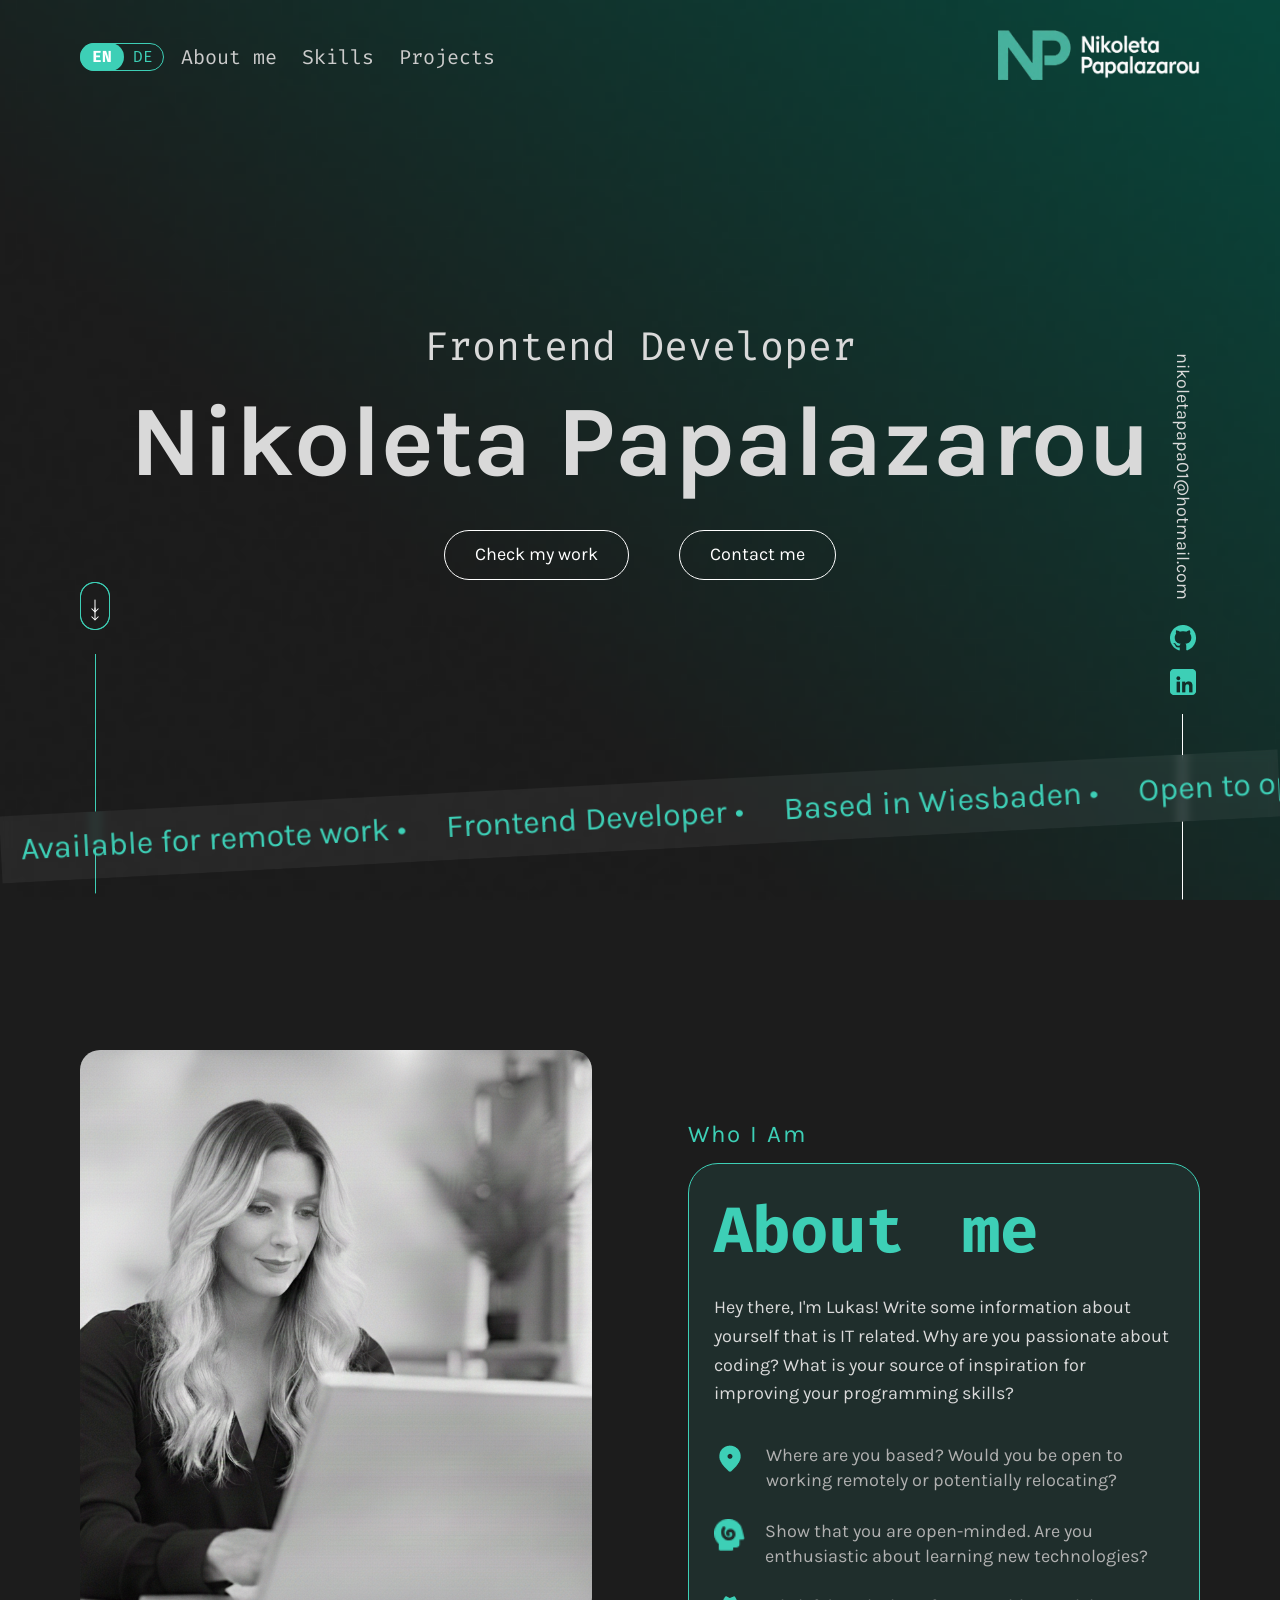
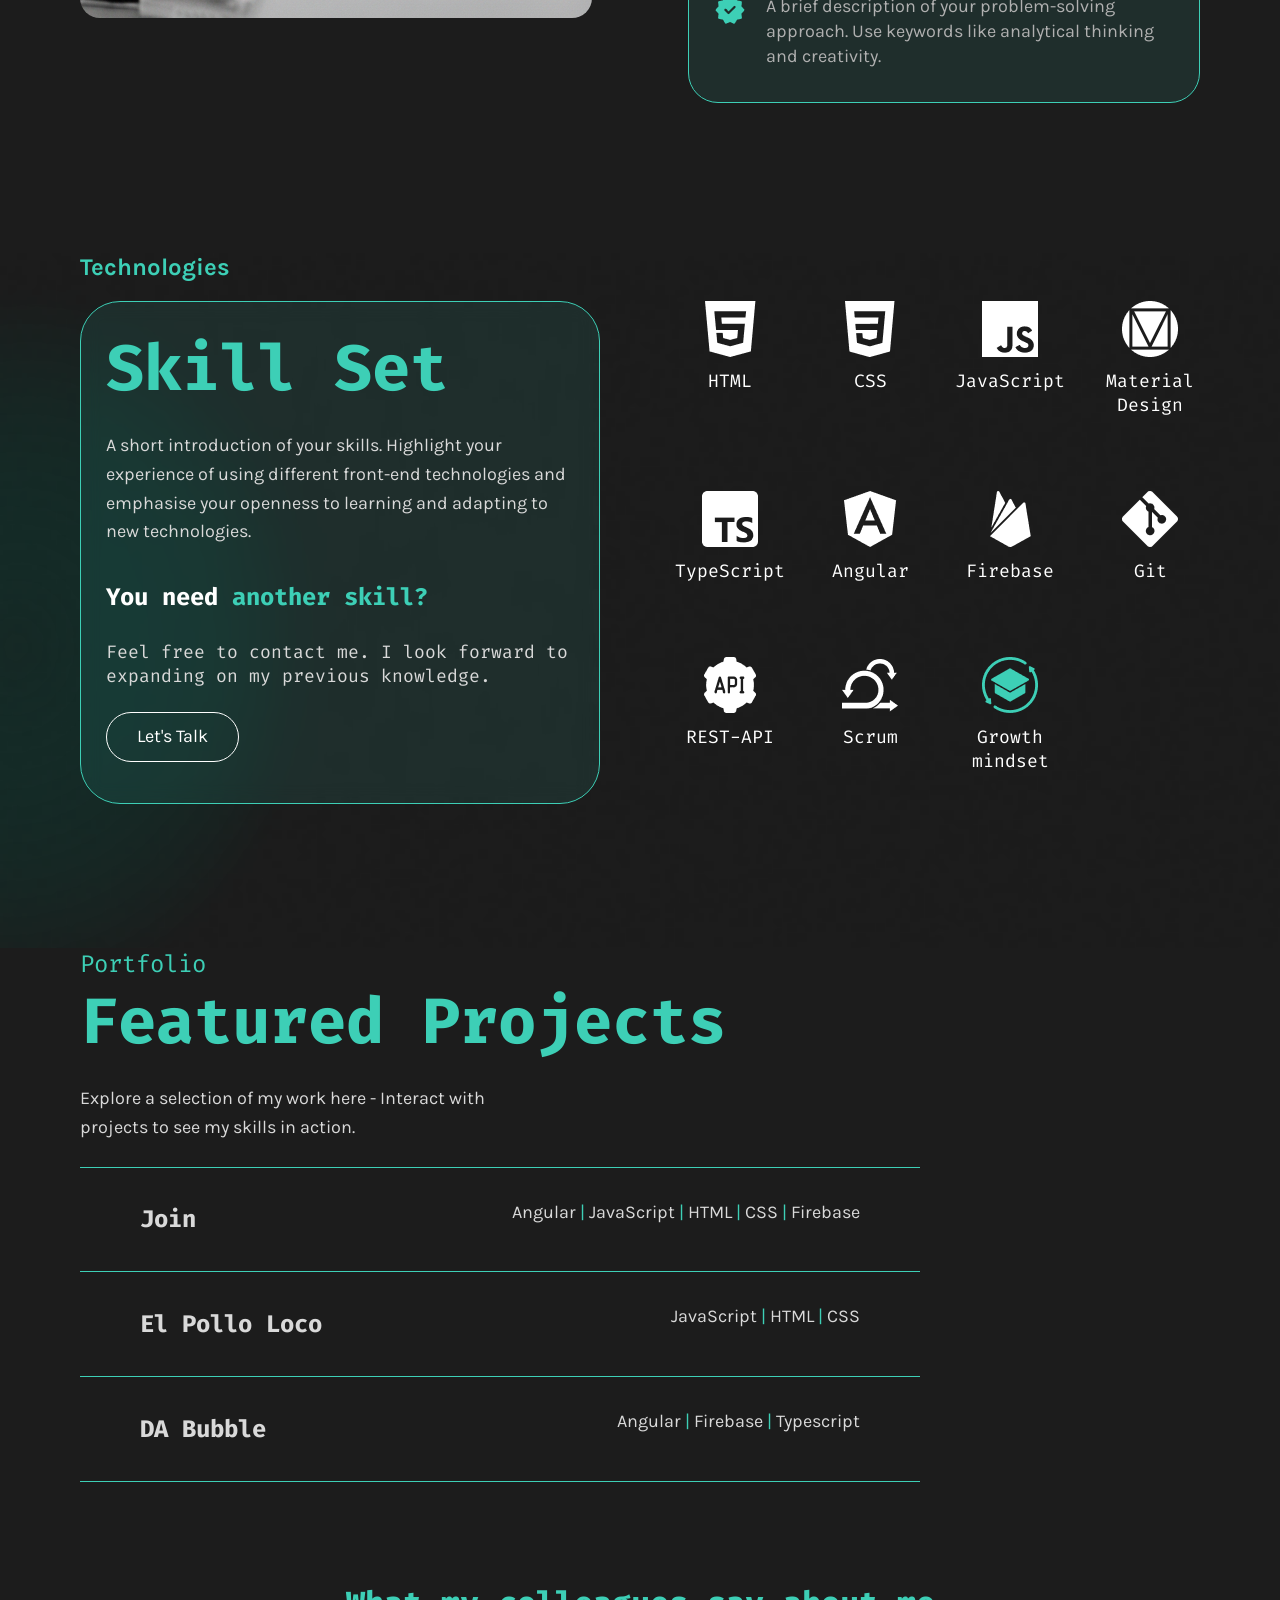
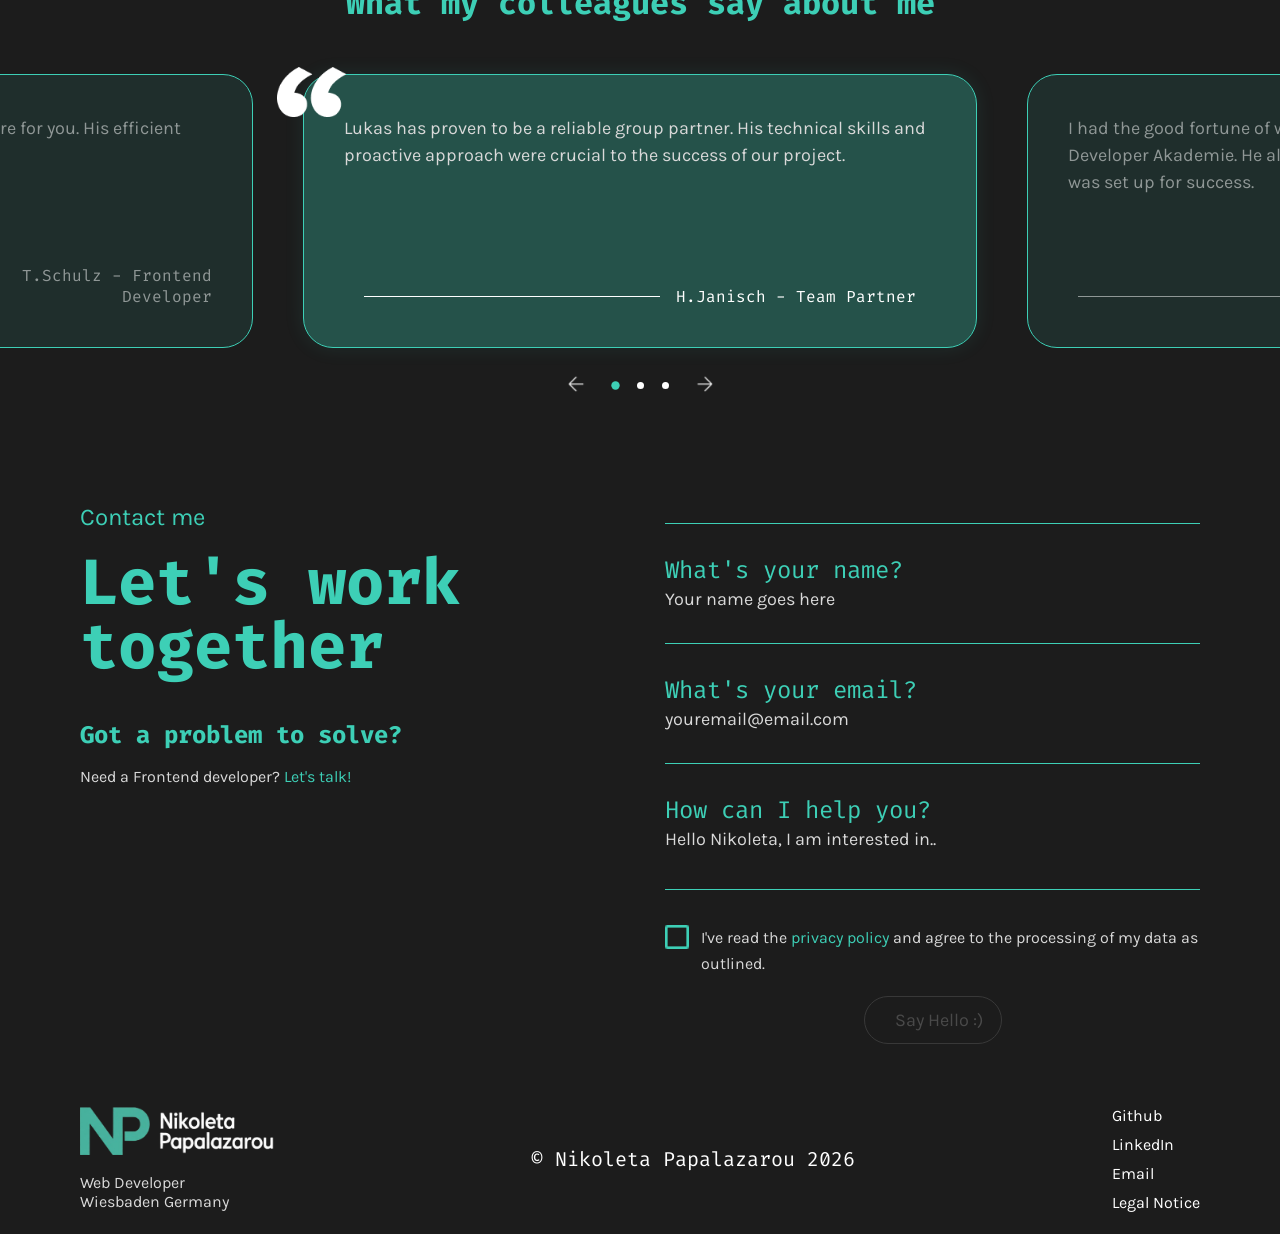
==== index.html @ 02f06904 "create footer section" ====
<!doctype html>
<html lang="en">
  <head>
    <meta charset="UTF-8" />
    <meta name="viewport" content="width=device-width, initial-scale=1.0" />
    <link rel="stylesheet" href="style.css" />
    <link rel="stylesheet" href="./assets/styles/fonts.css" />
    <link rel="stylesheet" href="./assets/styles/animations.css" />
    <link rel="stylesheet" href="./assets/styles/hero.css" />
    <link rel="stylesheet" href="./assets/styles/aboutMe.css" />
    <link rel="stylesheet" href="./assets/styles/skills.css">
    <link rel="stylesheet" href="./assets/styles/projeckts.css">
    <link rel="stylesheet" href="./assets/styles/modal.css">
    <link rel="stylesheet" href="./assets/styles/colleagues.css">
    <link rel="stylesheet" href="./assets/styles/contact.css">
    <script src="./assets/scripts/getTemplates.js"></script>
    <script src="./assets/scripts/heroTemplate.js"></script>
    <script src="./assets/scripts/aboutMeTemplate.js"></script>
    <script src="./assets/scripts/getSkillsTemplate.js"></script>
    <script src="./assets/scripts/getProjecktsTemplate.js"></script>
    <script src="./assets/scripts/modalDialog.js"></script>
    <script src="./assets/scripts/modalDialogTemplate.js"></script>
    <script src="./assets/scripts/getColleaguesTemplate.js"></script>
    <script src="./assets/scripts/getContactTemplate.js"></script>
    <script src="./assets/scripts/getFooter.js"></script>
    <title>Portfolio</title>
  </head>
  <body onload="init()">
    <section id="hero"></section>

    <section id="about" class="about-section"></section>

    <section id="skills" class="skills-section"></section>

    <section id="projects" class="projects-section"></section>

    <section id="colleagues" class="colleagues-section"></section>

    <section id="contact" class="contact-section"></section>

     <footer id="footer" class="footer-section"></footer>


 <dialog id="projectModal">
  <div id="modalBody"></div>
</dialog>


    <script src="script.js"></script>
  </body>
</html>
---- style.css ----
:root {
  /* Colors */
  --color-primary: #3dcfb6;
  --color-bg: #1c1c1c;
  --color-text: #d9d9d9;
  --color-white: #ffffff;
  --color-purple-border: #8a2be2;
  --font-primary: "Fira Code", sans-serif;
  --font-secondary: "Karla", sans-serif;
  --icon-radio-unchecked: url("../img/radio_button_unchecked.png");
}

* {
  margin: 0;
  padding: 0;
  box-sizing: border-box;
}

body {
  font-family: var(--font-primary);
  background-color: var(--color-bg);
  color: var(--color-text);
  overflow-x: hidden;
  scroll-behavior: smooth;
  font-size: 18px;
}

h1 {
  font-size: 100px;
  font-weight: 700;
  margin-bottom: 30px;
  font-family: var(--font-secondary);
}

h2 {
  font-size: 64px;
  color: var(--color-primary);
  font-weight: 700;
}

#footer {
  width: 100%;
  background-color: var(--color-bg);
  margin-top: 50px;
  padding-bottom: 40px;
  display: flex;
  justify-content: center;
}

.footer-wrapper {
  width: 100%;
  max-width: 1440px;
  padding: 0 80px;
  box-sizing: border-box;
}

.footer-container {
  display: flex;
  justify-content: space-between;
  align-items: center;
  height: 100px;
  padding-top: 30px;
}

.footer-left {
  display: flex;
  flex-direction: column;
  gap: 18px;
}

.footer-logo {
  height: 48px;
  width: auto;
  object-fit: contain;
}

.footer-logo:hover {
  content: url("./assets/img/logoHover.png");
}

.footer-span {
  font-size: 16px;
  font-family: var(--font-secondary);
}

.footer-center {
  display: flex;
  justify-content: center;
}

.copyright-text {
  font-family: var(--font-primary);
  font-size: 20px;
  color: var(--color-white);
  margin: 0;
  white-space: nowrap;
}

.footer-right {
  display: flex;
  justify-content: flex-end;
  gap: 10px;
  flex-direction: column;
}

.footer-icon img {
  width: 30px;
  height: 30px;
  object-fit: contain;
  transition: transform 0.3s ease;
}

.footer-icon:hover img {
  transform: scale(1.2);
}

.legal-link {
  position: relative;
  font-family: var(--font-secondary);
  font-size: 16px;
  color: var(--color-white);
  text-decoration: none;
  margin-left: 0;
  transition: all 0.3s ease;
  display: inline-flex;
  align-items: center;
}

.legal-link::before {
  content: "";
  position: absolute;
  left: -20px;
  top: 50%;
  transform: translateY(-50%) scale(0);
  width: 8px;
  height: 8px;
  background-image: url("./assets/img/radio_button_unchecked.png");
  background-size: contain;
  background-repeat: no-repeat;

  opacity: 0;
  transition: all 0.3s ease;
}

.legal-link:hover {
  color: var(--color-primary);
}

.legal-link:hover::before {
  opacity: 1;
  transform: translateY(-50%) scale(1);
  left: -15px;
}
---- assets/styles/fonts.css ----
@font-face {
  font-family: 'Karla';
  font-style: normal;
  font-weight: 200 800;
  src: url(../fonts/Karla.woff2) format('woff2');
  unicode-range: U+0000-00FF, U+0131, U+0152-0153, U+02BB-02BC, U+02C6, U+02DA, U+02DC, U+0304, U+0308, U+0329, U+2000-206F, U+20AC, U+2122, U+2191, U+2193, U+2212, U+2215, U+FEFF, U+FFFD;
}

@font-face {
  font-family: 'Fira Code';
  font-style: normal;
  font-weight: 300 700;
  src: url(../fonts/FiraCode.woff2) format('woff2');
  unicode-range: U+0000-00FF, U+0131, U+0152-0153, U+02BB-02BC, U+02C6, U+02DA, U+02DC, U+0304, U+0308, U+0329, U+2000-206F, U+20AC, U+2122, U+2191, U+2193, U+2212, U+2215, U+FEFF, U+FFFD;
}
---- assets/styles/animations.css ----
@keyframes borderFlash {
  0% {
    border-color: var(--color-primary);
  }
  20% {
    border-color: transparent;
  }
  80% {
    border-color: transparent;
  }
  100% {
    border-color: var(--color-white);
  }
}

@keyframes textBrighten {
  0% {
    color: rgba(61, 207, 182, 0.5);
  }
  80% {
    color: rgba(61, 207, 182, 0.5);
  }
  100% {
    color: var(--color-primary);
  }
}

@keyframes marqueeText {
  0% {
    transform: translateX(100%);
  }
  100% {
    transform: translateX(-100%);
  }
}

@keyframes scroll {
  from {
    transform: translateX(0);
  }
  to {
    transform: translateX(-50%);
  }
}

@keyframes toggleImg1 {
  0%,
  49% {
    opacity: 1;
  }
  50%,
  100% {
    opacity: 0;
  }
}

@keyframes toggleImg2 {
  0%,
  49% {
    opacity: 0;
  }
  50%,
  100% {
    opacity: 1;
  }
}
---- assets/styles/hero.css ----
#hero {
  height: 100vh;
  width: 100%;
  background-image: url(../img/12.\ Skill\ set\ Background.png);
  background-position: center;
  background-size: cover;
  position: relative;
  display: flex;
  flex-direction: column;
  justify-content: center;
  align-items: center;
}

.hero-content {
  text-align: center;
}
.subtitle {
  font-size: 40px;
  margin-bottom: 10px;
}

.navbar {
    position: absolute;
    top: 0;
    width: 100%;
    max-width: 1440px; 
    padding: 30px 80px;
    justify-content: space-between;
    align-items: center;
    left: 50%;
    transform: translateX(-50%);
    box-sizing: border-box;
}

.nav-left {
  display: flex;
  align-items: center;
  gap: 17px;
}

.navigation {
  display: flex;
  justify-content: space-between;
}

.logo {
  font-weight: bold;
  text-align: right;
  line-height: 1;
}

#logo-icon {
  height: 50px;
}

#logo-icon:hover {
  content: url("../img/logoHover.png");
}

.nav-links {
  display: flex;
  list-style: none;
  gap: 25px;
}

.nav-links a {
  color: #ccc;
  text-decoration: none;
  font-size: 20px;
  position: relative;
  padding-bottom: 8px;
}

.nav-links a::after {
  content: "";
  position: absolute;
  left: 50%;
  bottom: -5px;
  transform: translateX(-50%) scale(0);
  width: 8px;
  height: 8px;
  background-image: var(--icon-radio-unchecked);
  background-size: contain;
  background-repeat: no-repeat;
  opacity: 0;
  transition:
    transform 0.25s cubic-bezier(0.175, 0.885, 0.32, 1.275),
    opacity 0.2s ease;
}

.nav-links a:hover::after,
.nav-links a.active::after {
  opacity: 1;
  transform: translateX(-50%) scale(1);
}

.nav-links a.active {
  color: var(--color-primary);
}

.lang-switch-container {
  width: 124px;
  height: 182px;
  padding: 20px;
  border: 1px dashed var(--color-purple-border);
  display: flex;
  flex-direction: column;
  gap: 10px;
}

.lang-switch {
  position: relative;
  display: flex;
  align-items: center;
  width: 84px;
  height: 28px;
  border-radius: 20px;
  cursor: pointer;
  border: 1px solid var(--color-primary);
  transition: border-color 0.2s ease;
}

.lang-switch:hover {
  border-color: var(--color-white);
  transition: border-color 0.3s ease 0.5s;
  animation: borderFlash 0.8s forwards;
}

.toggle-bg {
  position: absolute;
  top: -1px;
  left: -1px;
  width: 44px;
  height: 28px;
  background-color: var(--color-primary);
  border-radius: 18px;
  transition: transform 0.3s cubic-bezier(0.4, 0, 0.2, 1);
  z-index: 1;
}

.lang-switch.de-active .toggle-bg {
  transform: translateX(40px);
}

.lang-btn {
  flex: 1;
  z-index: 2;
  text-align: center;
  font-size: 16px;
  color: var(--color-primary);
  transition: color 0.3s;
  user-select: none;
}

.lang-btn.active {
  color: var(--color-white);
  font-weight: bold;
}

.lang-switch:hover .lang-btn:not(.active) {
  animation: textBrighten 0.8s forwards;
}

.sidebar-right {
    position: absolute;
    right: 80px; 
    bottom: 0;  
    display: flex;
    flex-direction: column;
    align-items: center;
    gap: 20px;
    pointer-events: auto; 
}

.hero-wrapper {
    position: absolute;
    top: 0;
    left: 50%;
    transform: translateX(-50%); 
    width: 100%;
    max-width: 1440px;
    height: 100%;
    pointer-events: none; 
}

.email {
  writing-mode: vertical-rl;
  font-family: var(--font-secondary);
}

.email:hover {
  color: var(--color-primary);
}

.social-icons {
  display: flex;
  flex-direction: column;
  align-items: center;
  gap: 12px;
}

.social-icons a {
  position: relative;
  display: flex;
  align-items: center;
  justify-content: center;
  text-decoration: none;
  width: 35px;
  height: 35px;
}

.social-icons a::after {
  content: "";
  position: absolute;
  right: -15px;
  top: 50%;
  transform: translateY(-50%) scale(0);
  width: 8px;
  height: 8px;
  background-image: var(--icon-radio-unchecked);
  background-size: contain;
  background-repeat: no-repeat;
  opacity: 0;
  transition:
    transform 0.25s cubic-bezier(0.175, 0.885, 0.32, 1.275),
    opacity 0.2s;
}

.social-icons a:hover::after {
  opacity: 1;
  transform: translateY(-50%) scale(1);
}

.github-icon,
.linkedin-icon {
  width: 32px;
  height: 32px;
  object-fit: contain;
  display: block;
}

.github-icon:hover {
  content: url("../img/GithubHover.png");
}

.linkedin-icon {
  margin-bottom: 5px;
}

.linkedin-icon:hover {
  content: url("../img/LinkendinHover.png");
}

.social-vector {
  width: 1px;
  height: 186px;
}

.scroll-down {
    position: absolute;
    left: 80px;
    bottom: 0;
    display: flex;
    flex-direction: column;
    align-items: center;
    pointer-events: auto;
}

.arrow {
  margin-bottom: 24px;
  height: 48px;
  width: 30px;
  position: relative;
}

.arrow img {
  position: absolute;
  top: 0;
  left: 0;
  width: 100%;
  height: 100%;
  object-fit: contain;
}

.arrow-img-1 {
  animation: toggleImg1 1s infinite step-end;
}

.arrow-img-2 {
  animation: toggleImg2 1s infinite step-end;
}

.line {
  width: 1px;
  height: 240px;
}

.cta-buttons {
  display: flex;
  gap: 50px;
  justify-content: center;
}

.btn {
  padding: 12px 30px;
  font-family: var(--font-secondary);
  border-radius: 30px;
  text-decoration: none;
  color: var(--color-white);
  border: 1px solid rgba(255, 255, 255, 0.4);
  transition: 0.3s;
  height: 50px;
}

.btn-marquee {
  position: relative;
  overflow: hidden;
  border: 1px solid var(--color-white);
  color: var(--color-white);
  transition: 0.3s ease;
}

.btn-marquee span {
  display: inline-block;
  white-space: nowrap;
  transition: color 0.3s ease;
}

.btn-marquee:hover {
  border: 1px solid var(--color-primary);
  color: var(--color-primary);
}

.btn-marquee:hover span {
  animation: marqueeText 2s linear infinite;
}

.marquee {
  position: absolute;
  bottom: 50px;
  width: 100%;
  background: rgba(255, 255, 255, 0.05);
  backdrop-filter: blur(5.3px);
  padding: 15px 0;
  overflow: hidden;
  transform: rotate(-3deg);
  max-width: 1440px;
}

.marquee-content {
  display: flex;
  font-family: var(--font-secondary);
  white-space: nowrap;
  animation: scroll 20s linear infinite;
  font-size: 32px;
  font-weight: 400;
  color: var(--color-primary);
}

.marquee-content span {
  padding: 0 20px;
}

.sidebars {
    display: flex;
}
---- assets/styles/aboutMe.css ----
.about-section {
    display: flex;
    justify-content: center;
    background-color: var(--color-bg);
    width: 100%;
}

.about-container {
    display: flex;
    gap: 96px;
    width: 100%;
    max-width: 1440px; 
    padding: 0 80px;   
    margin: 0 auto;
    box-sizing: border-box;
}

.about-card {
  background-color: #3dcfb61a;
  padding: 35px 25px 0 25px;
  color: var(--color-text);
  border: 1px solid var(--color-primary);
  max-width: 568px;
  min-height: 540px;
  border-radius: 30px;
  margin-top: 0;
  margin-bottom: 150px;
}

.about-title {
  margin-bottom: 30px;
  font-weight: 700;
  line-height: 1;
}

.about-title span {
  margin-left: 20px;
}

.about-image {
  max-width: 568px;
  height: 568px;
}

.about-photo {
  max-width: 568px;
  width: 100%;
  height: 568px;
  object-fit: cover;
  border-radius: 30px;
}

.main-description {
  font-family: "Karla", sans-serif;
  margin-bottom: 35px;
  line-height: 1.6;
  max-width: 500px;
}

.info-row {
  display: flex;
  gap: 20px;
  margin-bottom: 25px;
  align-items: flex-start;
}

.info-row:hover,
.info-row:hover * {
  color: white;
}

.info-icon {
  width: 32px;
  height: 32px;
}

.info-row p {
  font-family: "Karla", sans-serif;
  color: #b0b0b0;
  line-height: 1.4;
}

.about-content {
  display: flex;
  flex-direction: column;
  align-items: flex-start;
  margin-top: 220px;
}

.who-i-am {
  font-family: "Karla", sans-serif;
  color: var(--color-primary);
  font-size: 24px;
  letter-spacing: 2px;
  margin-bottom: 15px;
}

.image-wrapper {
  position: relative;
  display: inline-block;
  overflow: visible;
}

.image-wrapper::before {
  content: "";
  position: absolute;
  top: 43px;
  left: -40px;
  width: 100%;
  height: 100%;
  background: url("../img/Capa_1.png") no-repeat left center;
  background-size: cover;
  opacity: 0;
  transition: 0.4s ease;
  z-index: 0;
}

.image-wrapper img {
  position: relative;
  z-index: 1;
  display: block;
  border-radius: 20px;
  transition: 0.4s ease;
  margin-top: 150px;
}

.image-wrapper.active::before {
  opacity: 1;
  margin-top: 150px;
}

.image-wrapper.active img {
  transform: translate(10px, 10px);
}
---- assets/styles/skills.css ----
.skills-section {
  width: 100%;
  min-height: 695px;
  background-image: url("../img/19.\ Skill\ set\ Background.png");
  background-size: cover;
  background-repeat: no-repeat;
  display: flex;
  justify-content: center;
}


.skills-container {
    display: flex;
    justify-content: space-between;
    width: 100%;
    max-width: 1440px; 
    padding: 0 80px;   
    margin: 0 auto;    
    box-sizing: border-box;
}

.skills-left {
  flex: 1;
}

.skills-glass-card {
  background: #3dcfb61a;
  border: 1.5px solid var(--color-primary);
  border-radius: 40px;
  padding: 25px 25px 0 25px;
  max-width: 520px;
  min-height: 503px;
  backdrop-filter: blur(10px);
  margin-top: 20px;
}

.skills-card-title {
  color: #3dcfb6;
  font-size: 24px;
  font-weight: 700;
  font-family: "Karla", sans-serif;
}

.skills-title {
  margin-bottom: 20px;
}

.skills-right {
    flex: 1;
    display: flex;
    justify-content: flex-end; 
    align-items: flex-start;
    padding-top: 46px;
}

.icons-grid {
  display: grid;
  grid-template-columns: repeat(4, 100px);
  row-gap: 72px;
  column-gap: 40px;
  align-items: start;
}

.skill-item {
  display: flex;
  flex-direction: column;
  align-items: center;
  text-align: center;
  color: #ffffff;
  height: auto;
}

.skill-item img {
  width: 60px;
  height: 60px;
  margin-bottom: 10px;
  object-fit: contain;
  transition: transform 0.3s ease-in-out;
}

.skills-btn {
  justify-content: flex-start !important;
}

.another-skill {
  color: var(--color-primary);
  font-size: 20px;
  font-weight: bold;
}

.white-letters {
  color: #ffffff;
}

.skill-item:hover img {
  transform: translateY(-3px) scale(1.1);
}

.skill-item span {
  display: block;
  transition: color 0.3s ease;
}

.growth-mindset .icon-wrapper {
  position: relative;
  width: 188px;
  height: 60px;
  margin-bottom: 10px;
}

.growth-mindset .base-icon {
  position: absolute;
  top: 0;
  left: 0;
  width: 100%;
  height: 100%;
  transition: opacity 0.3s ease;
}

.growth-mindset .hover-icon {
  position: absolute;
  top: -110px;
  left: 40px;
  width: 100%;
  height: 100%;
  opacity: 0;
  transform: translateY(10px);
  transition: all 0.3s ease;
}

.growth-mindset:hover .hover-icon {
  opacity: 1;
  transform: translateY(0);
  width: 188px;
  height: 129px;
}
---- assets/styles/projeckts.css ----
.projects-section {
  display: flex;
  background-color: var(--color-bg);
  justify-content: center;
  width: 100%;
}

.projects-container {
  width: 100%;
  max-width: 1440px;
  padding: 0 80px;
  margin: 0 auto;
  box-sizing: border-box;
}
.projects-pre-title {
  color: var(--color-primary);
  font-family: var(--font-primary);
  font-size: 24px;
}

.featured-title {
  margin-bottom: 20px;
}

.project-row {
  display: flex;
  justify-content: space-between;
  align-items: center;
  border-top: 1px solid var(--color-primary);
  padding: 30px 30px;
  transition: background-color 0.3s ease;
  cursor: pointer;
  position: relative;
}

.project-row:last-child {
  border-bottom: 1px solid var(--color-primary);
}

.project-row:hover {
  background-color: #3dcfb61a;
}

.project-info {
  max-width: 60%;
}

.project-name {
  font-size: 24px;
  padding-left: 30px;
}

.project-tech {
  font-family: var(--font-secondary);
  margin-bottom: 15px;
  padding-right: 30px;
}

.project-links {
  line-height: 1.6;
}

.project-span {
  font-family: var(--font-secondary);
  line-height: 1.6;
  padding-bottom: 20px;
}

.projects-list {
  margin-top: 25px;
  width: 75%;
}

.linear {
  color: var(--color-primary);
  line-height: 1.6;
}

.arrow-icon {
  width: 12px;
  height: 12px;
  opacity: 0;
  transition:
    opacity 0.3s ease,
    transform 0.3s ease;
  vertical-align: middle;
  margin-left: 5px;
}

.project-image-preview {
  position: absolute;
  right: -350px;
  top: 77%;
  transform: translateY(-50%);
  opacity: 0;
  pointer-events: none;
  transition: opacity 0.4s ease;
  z-index: 10;
}

.project-image-preview img {
  width: 295px;
  border-radius: 10px;
  box-shadow: 0 10px 30px rgba(0, 0, 0, 0.5);
}

.project-row:hover .arrow-icon {
  opacity: 1;
  transform: translate(5px, -5px);
}

.project-row:hover .project-image-preview {
  opacity: 1;
  margin-left: 20px;
}
---- assets/styles/modal.css ----
dialog {
  position: fixed;
  inset: 0;
  margin: auto;
  border: none;
  border-radius: 30px;
  padding: 0;
  background: transparent;
  width: 90%;
  max-width: 1100px;
  max-height: 85vh;
  overflow: visible;
  box-shadow: 0 0 30px rgba(0, 0, 0, 0.6);
}

dialog::backdrop {
  background: rgba(0, 0, 0, 0.4);
  backdrop-filter: blur(5px);
}

.modal-container {
  display: flex;
  background-image: url("../img/12. Skill set Background.png");
  background-position: center;
  background-size: cover;
  border-radius: 30px;
  border: 1px solid #3dcfb6;
  overflow: hidden;
  position: relative;
  width: 100%;
  min-height: 600px;
}

.modal-left {
  flex: 1;
  padding: 60px 0 60px 60px;
  display: flex;
  flex-direction: column;
  justify-content: center;
}

.project-number {
  font-family: var(--font-secondary);
  font-size: 120px;
  font-weight: 700;
  color: var(--color-primary);
  line-height: 0.8;
  margin-bottom: 10px;
}

.project-title {
  color: var(--color-white);
  line-height: 1;
  margin-bottom: 40px;
}

.project-subtitle {
  color: var(--color-primary);
  font-size: 24px;
  font-weight: 700;
  margin-bottom: 20px;
}

.project-description {
  font-family: var(--font-secondary);
  font-size: 18px;
  color: var(--color-text);
  margin-bottom: 20px;
  max-width: 456px;
  line-height: 1.5;
}

.tech-stack {
  display: flex;
  margin-bottom: 20px;
  align-items: center;
}

.tech-item {
  display: flex;
  align-items: center;
  gap: 2px;
  font-size: 14px;
  color: var(--color-text);
  padding: 5px 10px;
}

.tech-item img {
  height: 24px;
  width: auto;
}

.modal-buttons {
  display: flex;
  gap: 20px;
}

.modal-btn:hover {
  border-color: var(--color-primary);
  color: var(--color-primary);
}

.modal-right {
  padding: 40px;
  position: relative;
}

.project-img-wrapper {
  width: 100%;
  height: 100%;
  border-radius: 20px;
  display: flex;
  align-items: center;
  justify-content: center;
}

.project-img-wrapper img {
  width: 100%;
  max-width: 400px;
  height: auto;
  object-fit: cover;
  border-radius: 10px;
  box-shadow: 0 10px 40px rgba(0, 0, 0, 0.5);
}

.close-modal-btn {
  display: flex;
  position: absolute;
  top: 50px;
  right: 50px;
  background: none;
  border: none;
  color: white;
  font-size: 40px;
  cursor: pointer;
  z-index: 10;
  transition: 0.2s;
}

.next-project {
  position: absolute;
  bottom: 60px;
  right: 40px;
  display: flex;
  align-items: center;
  gap: 10px;
  color: var(--color-primary);
  font-family: var(--font-secondary);
  font-size: 18px;
  cursor: pointer;
  transition: 0.3s;
}

.next-project:hover {
  color: var(--color-white);
}

.close-modal-btn:hover img {
  content: url("../img/close.png");
}

.trans-arrow {
  transition: transform 0.3s ease;
  display: inline-block;
}

.modal-btn:hover .trans-arrow {
  transform: translate(5px, -5px);
}

.next-project:hover .trans-arrow {
  transform: translateX(5px);
}
---- assets/styles/colleagues.css ----
/* =========================================
   Colleagues / Testimonials Section
   ========================================= */
.colleagues-section {
  display: flex;
  justify-content: center;
  background-color: var(--color-bg);
  width: 100%;
  padding: 100px 0;
  overflow: hidden;
}

.colleagues-container {
  display: flex;
  flex-direction: column;
  align-items: center;
  width: 100%;
}
.colleagues-title {
  font-size: 32px;
  margin-bottom: 50px;
  color: var(--color-primary);
}

.reviews-wrapper {
    position: relative;
    display: flex;
    flex-direction: column;
    align-items: center;
}

.review-card-single {
    transition: opacity 0.3s ease, transform 0.3s ease;
    opacity: 1;
    transform: translateY(0);
}

.review-card-single.fade-out {
    opacity: 0;
    transform: translateY(20px); 
}
.reviews-carousel {
  display: flex;
  align-items: center;
  gap: 50px;
  justify-content: center;
  max-width: 1440px;
}

.review-card {
  border-radius: 30px;
  padding: 40px;
  max-width: 674px;
  width: 100%;
  height: 274px;
  display: flex;
  flex-direction: column;
  justify-content: space-between;
  position: relative;
  transition: all 0.3s ease;
  flex-shrink: 0;
}

.active-card {
  background-color: #3dcfb64d;
  border: 1px solid var(--color-primary);
  z-index: 2;
  transform: scale(1);
  box-shadow: 0 0 20px rgba(61, 207, 182, 0.1);
}

.side-card {
  border: 1px solid var(--color-primary);
  color: rgba(255, 255, 255, 0.5);
  z-index: 1;
  background-color: #3dcfb61a;
}


.quote-icon {
  position: absolute;
  top: -8px;
  left: -37px;
  width: 90px;
  height: auto;
  padding: 0 10px;
}

.review-text {
  font-family: var(--font-secondary);
  font-size: 18px;
  line-height: 1.5;
  margin-bottom: 30px;
  text-align: left;
}

.review-line {
    width: 50%;
    height: 1px;
    background-color: var(--color-white);
    margin-right: 16px;
}

.right-line {
background-color: rgba(255, 255, 255, 0.5);
}


.review-author {
  font-family: var(--font-primary);
  font-size: 16px;
  text-align: right;
  display: block;
}

.active-card .review-author {
  color: var(--color-white);
}

.fade-overlay {
  position: absolute;
  top: 0;
  bottom: 0;
  width: 25%;
  z-index: 10;
  pointer-events: none;
}

.left-fade {
  left: 0;
  background: linear-gradient(to right, var(--color-bg) 10%, transparent);
}

.right-fade {
  right: 0;
  background: linear-gradient(to left, var(--color-bg) 10%, transparent);
}

.dots-container {
  display: flex;
  gap: 18px;
}

.dot {
  width: 7px;
  height: 7px;
  background-color: var(--color-white);
  border-radius: 50%;
  cursor: pointer;
  transition: all 0.3s ease;
}

.active-dot {
  background-color: var(--color-primary);
  transform: scale(1.2);
}

.controls-container {
  display: flex;
  align-items: center;
  justify-content: center;
  gap: 20px;
  margin-top: 20px;
}
.arrow-btn {
  background: transparent;
  border: none;
  cursor: pointer;
  padding: 0;
  transition: transform 0.2s;
}

.arrow-btn img {
  width: 32px;
  height: 32px;
  object-fit: contain;
  mix-blend-mode: screen;
}

.arrow-btn:hover {
  transform: scale(1.2);
}

.arrow-btn:hover .left-hover {
  content: url("../img/Property 1=Left hover.png");
}

.arrow-btn:hover .right-hover {
  content: url("../img/Property 1=right Hover.png");
}

.line-author {
  display: flex;
  justify-content: center;
  align-items: center;
}
---- assets/styles/contact.css ----
.contact-section {
  display: flex;
  justify-content: center;
  background-color: var(--color-bg);
  width: 100%;
  position: relative;
  overflow: hidden;
}

.contact-container {
  display: flex;
  justify-content: space-between;
  width: 100%;
  max-width: 1440px;
  padding: 0 80px;
  margin: 0 auto;
  box-sizing: border-box;
  gap: 50px;
}

.contact-left {
  flex: 1;
  display: flex;
  flex-direction: column;
}

.contact-pre-title {
  font-family: var(--font-secondary);
  color: var(--color-primary);
  font-size: 24px;
  margin-bottom: 20px;
}

.contact-headline {
  line-height: 1;
  margin-bottom: 40px;
}

.contact-sub-headline {
  color: var(--color-primary);
  font-size: 24px;
  margin-bottom: 16px;
}

.contact-invite {
  color: var(--color-primary);
  font-family: var(--font-secondary);
  font-size: 18px;
  text-align: right;
  width: 100%;
  max-width: 400px;
}

.lets-talk-text {
  color: var(--color-primary);
}

.contact-text {
  font-size: 16px;
  font-family: var(--font-secondary);
}

.contact-right {
  flex: 1;
  display: flex;
  flex-direction: column;
  justify-content: center;
  margin-top: 20px;
}

.contact-form {
  display: flex;
  flex-direction: column;
  width: 100%;
}

.input-group {
  border-top: 1px solid var(--color-primary);
  padding: 30px 0;
}

.contact-form input,
.contact-form textarea {
  width: 100%;
  background: transparent;
  border: none;
  outline: none;
  font-family: var(--font-secondary);
  resize: none;
  line-height: 1.5;
  font-size: 18px;
  color: var(--color-white);
}

.contact-form input::placeholder,
.contact-form textarea::placeholder {
  color: var(--color-text);
}

.contact-form input:focus,
.contact-form textarea:focus {
  color: var(--color-white);
}

.contact-label {
  font-size: 24px;
  color: var(--color-primary);
  padding-bottom: 16px;
}

.form-footer {
  border-top: 1px solid #3dcfb6;
  padding-top: 35px;
  display: flex;
  justify-content: space-between;
  align-items: center;
  flex-direction: column;
}

.privacy-container {
  display: flex;
  align-items: center;
  gap: 5px;
}

.privacy-text {
  font-family: var(--font-secondary);
  font-size: 16px;
  line-height: 1.6;
}

.privacy-link {
  color: #3dcfb6;
  text-decoration: none;
}

.privacy-link:hover {
  color: var(--color-white);
  text-decoration: underline;
  text-decoration-color: var(--color-primary);
}

.checkmark-box {
  width: 24px;
  height: 24px;
  display: block;
  background-size: contain;
  background-repeat: no-repeat;
  background-image: url("../img/check_box_outline_blank (1).png");
}
.custom-checkbox-label {
  display: block;
  position: relative;
  cursor: pointer;
  width: 24px;
  height: 24px;
}

.custom-checkbox-label input {
  position: absolute;
  opacity: 0;
  cursor: pointer;
  height: 0;
  width: 0;
}

.custom-checkbox-label:hover input ~ .checkmark-box {
  content: url("../img/Property 1=Default hover.png");
}

.custom-checkbox-label input:checked ~ .checkmark-box {
  content: url("../img/check_box.png");
}

.custom-checkbox-label input:checked ~ .checkmark-box:hover {
  content: url("../img/Property 1=Checked hover.png");
}

.contact-btn {
  align-self: center;
  margin-top: 20px;
  background-color: #1c1c1c;
  width: 138px;
  height: 48px;
  font-family: var(--font-secondary);
  font-size: 18px;
}

.contact-btn:disabled {
  opacity: 0.5;
  cursor: not-allowed;
  pointer-events: none;
  border-color: #555;
  color: #777;
}

.contact-btn:disabled span {
  color: #777;
}

.contact-btn:disabled:hover {
  border-color: #555;
  background: transparent;
}

.input-group {
  position: relative;
  border-top: 1px solid var(--color-primary);
  padding: 30px 0;
}

.contact-form input,
.contact-form textarea {
  width: 100%;
  background: transparent;
  border: none;
  outline: none;
  font-family: var(--font-secondary);
  resize: none;
  line-height: 1.5;
  font-size: 18px;
  color: var(--color-white);
  transition: all 0.2s ease;
}

.error-msg {
  color: #ec7b7b;
  font-family: var(--font-secondary);
  font-size: 18px;

  position: absolute;
  bottom: 30px;
  left: 0;

  pointer-events: none;
  display: none;
}

.contact-form input.has-error,
.contact-form textarea.has-error {
  color: transparent;
}

.contact-form input.has-error::placeholder,
.contact-form textarea.has-error::placeholder {
  color: transparent;
}

.contact-form input.has-error ~ .error-msg,
.contact-form textarea.has-error ~ .error-msg {
  display: block;
}

.privacy-container {
  display: flex;
  align-items: flex-start;
  gap: 12px;
}

.checkbox-wrapper {
  position: relative;
  display: flex;
  flex-direction: column;
  width: 24px;
}

.privacy-error-msg {
  position: absolute;
  top: 30px;
  left: 0;
  font-family: var(--font-secondary);
  width: max-content;
  font-size: 14px;
  color: #ec7b7b;

  visibility: hidden;
  white-space: nowrap;
}

.privacy-error-msg.visible {
  visibility: visible;
}
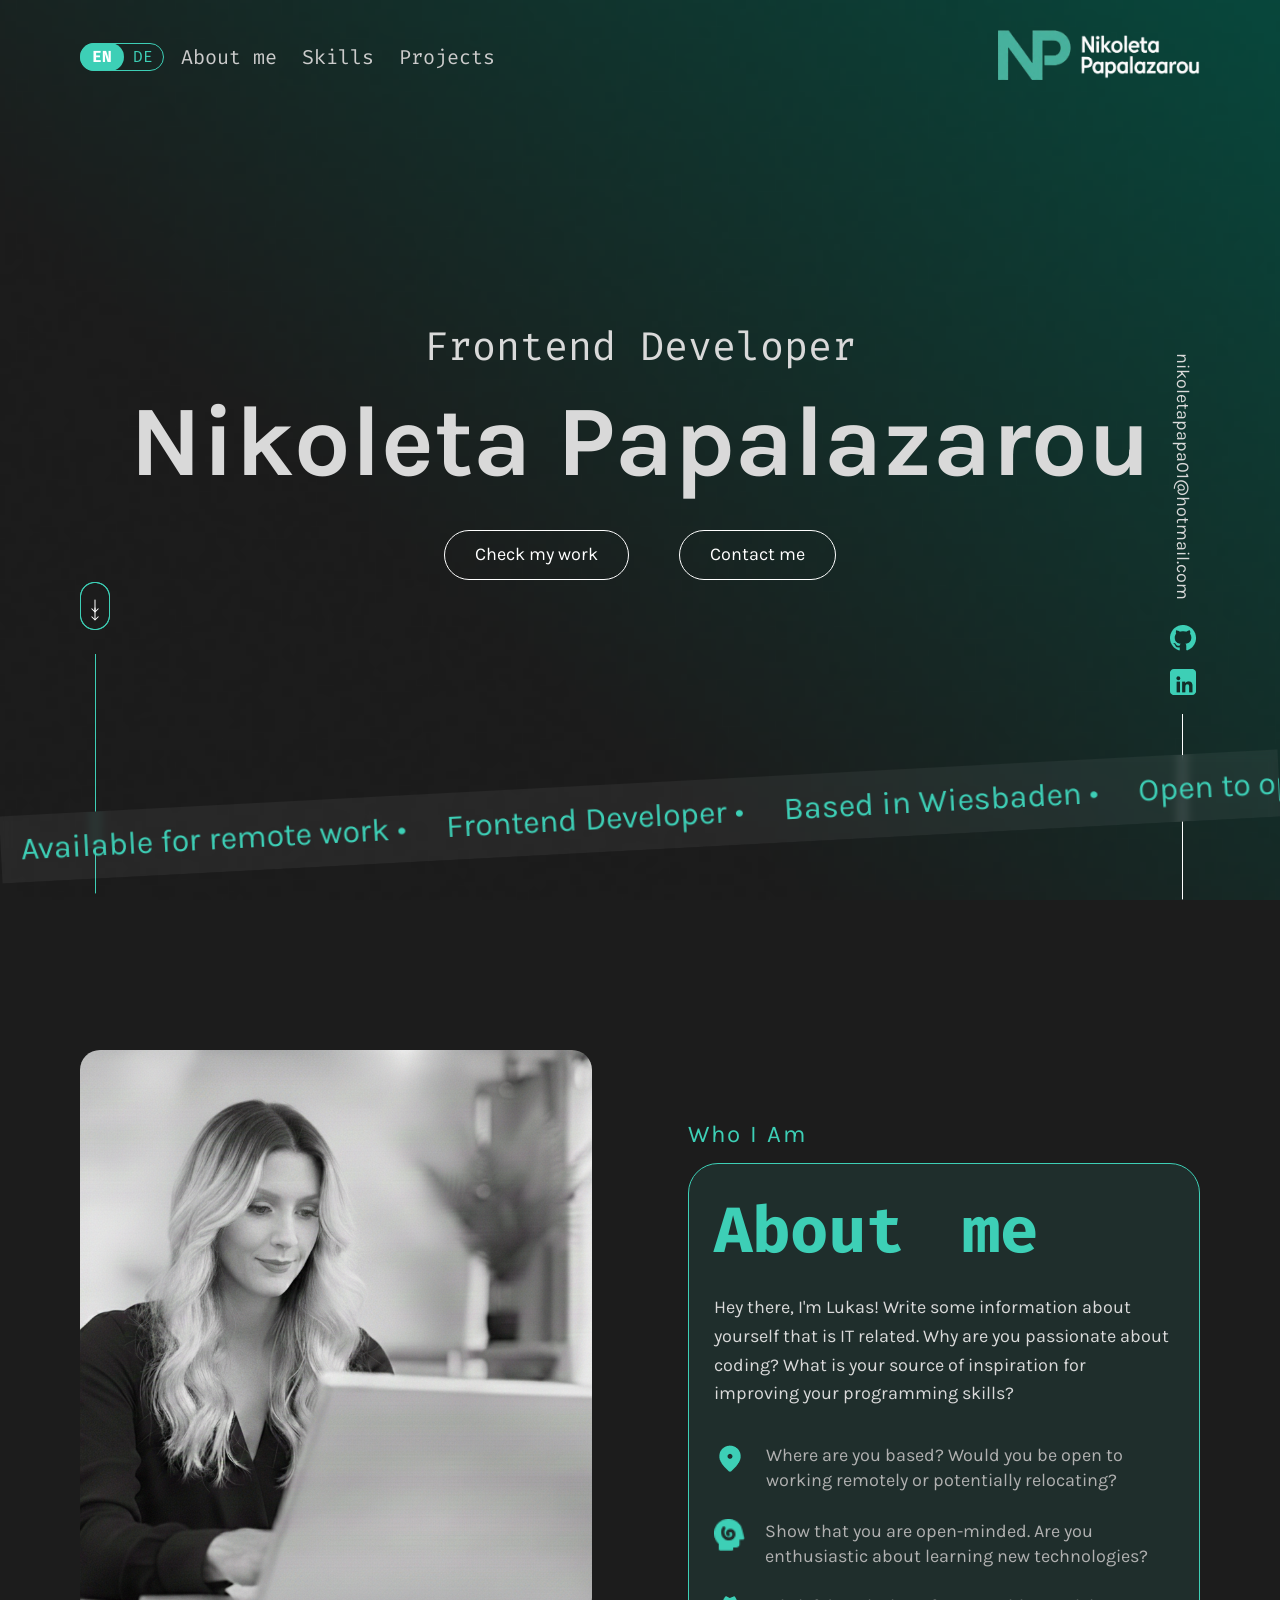
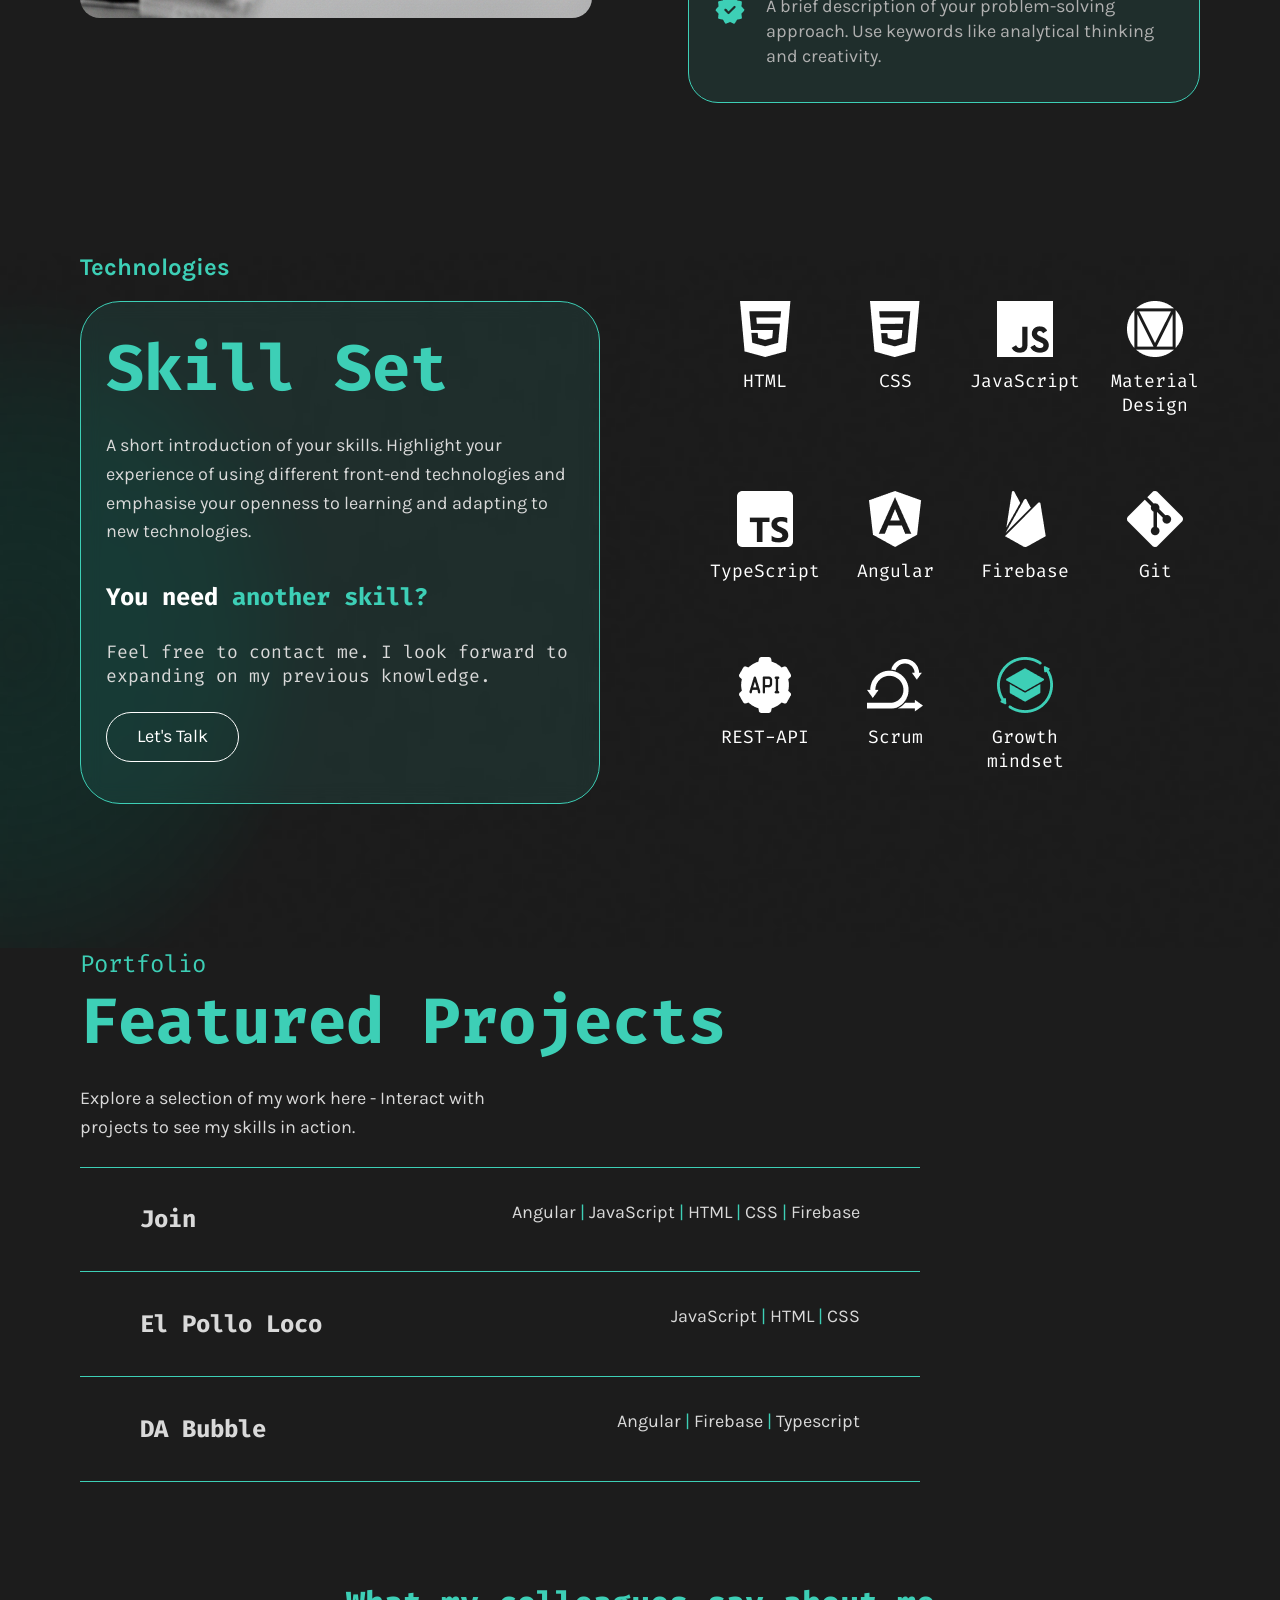
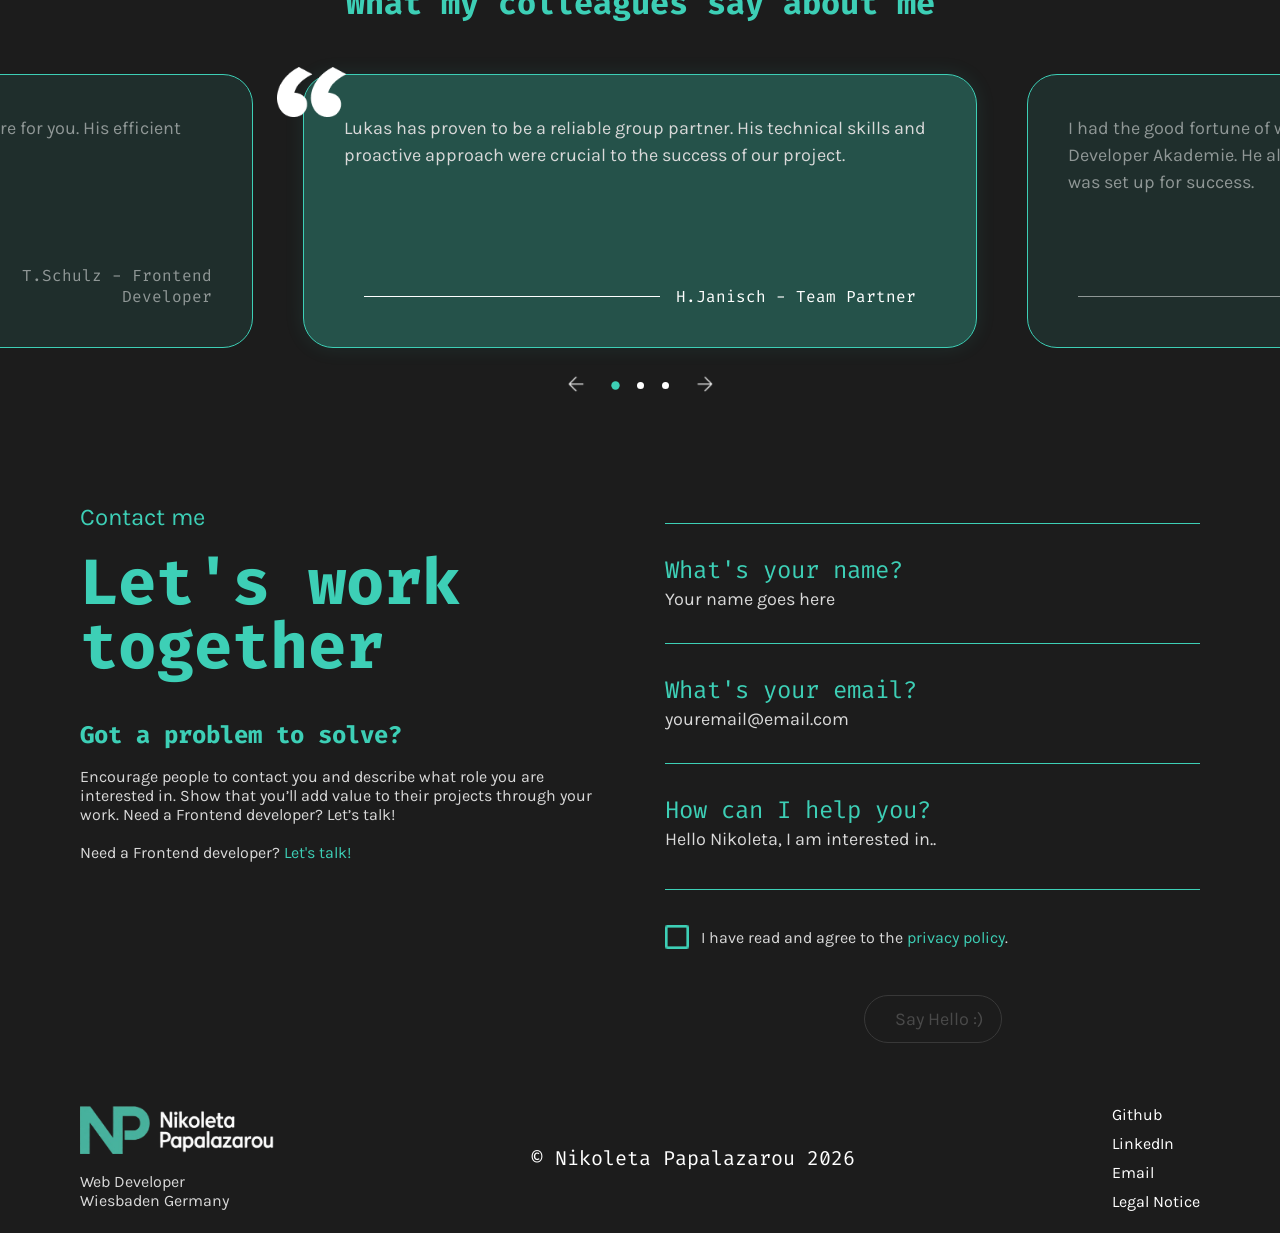
==== commit d77957e5: "feat sections responivness" ====
--- a/index.html
+++ b/index.html
@@ -3,7 +3,6 @@
   <head>
     <meta charset="UTF-8" />
     <meta name="viewport" content="width=device-width, initial-scale=1.0" />
-    <link rel="stylesheet" href="style.css" />
     <link rel="stylesheet" href="./assets/styles/fonts.css" />
     <link rel="stylesheet" href="./assets/styles/animations.css" />
     <link rel="stylesheet" href="./assets/styles/hero.css" />
@@ -13,6 +12,8 @@
     <link rel="stylesheet" href="./assets/styles/modal.css">
     <link rel="stylesheet" href="./assets/styles/colleagues.css">
     <link rel="stylesheet" href="./assets/styles/contact.css">
+    <link rel="stylesheet" href="./assets/styles/footer.css">
+        <link rel="stylesheet" href="style.css" />
     <script src="./assets/scripts/getTemplates.js"></script>
     <script src="./assets/scripts/heroTemplate.js"></script>
     <script src="./assets/scripts/aboutMeTemplate.js"></script>
--- a/assets/styles/hero.css
+++ b/assets/styles/hero.css
@@ -365,3 +365,7 @@
 .sidebars {
     display: flex;
 }
+
+.social-email{
+  display: none!important;
+}
--- a/assets/styles/skills.css
+++ b/assets/styles/skills.css
@@ -55,7 +55,7 @@
 
 .icons-grid {
   display: grid;
-  grid-template-columns: repeat(4, 100px);
+  grid-template-columns: repeat(4, 90px);
   row-gap: 72px;
   column-gap: 40px;
   align-items: start;
--- a/assets/styles/contact.css
+++ b/assets/styles/contact.css
@@ -74,11 +74,6 @@
   width: 100%;
 }
 
-.input-group {
-  border-top: 1px solid var(--color-primary);
-  padding: 30px 0;
-}
-
 .contact-form input,
 .contact-form textarea {
   width: 100%;
@@ -90,6 +85,7 @@
   line-height: 1.5;
   font-size: 18px;
   color: var(--color-white);
+  transition: all 0.2s ease;
 }
 
 .contact-form input::placeholder,
@@ -113,14 +109,8 @@
   padding-top: 35px;
   display: flex;
   justify-content: space-between;
-  align-items: center;
-  flex-direction: column;
-}
-
-.privacy-container {
-  display: flex;
-  align-items: center;
-  gap: 5px;
+  flex-direction: column;
+  gap: 24px;
 }
 
 .privacy-text {
@@ -209,20 +199,6 @@
   padding: 30px 0;
 }
 
-.contact-form input,
-.contact-form textarea {
-  width: 100%;
-  background: transparent;
-  border: none;
-  outline: none;
-  font-family: var(--font-secondary);
-  resize: none;
-  line-height: 1.5;
-  font-size: 18px;
-  color: var(--color-white);
-  transition: all 0.2s ease;
-}
-
 .error-msg {
   color: #ec7b7b;
   font-family: var(--font-secondary);
--- a/assets/styles/footer.css
+++ b/assets/styles/footer.css
@@ -0,0 +1,113 @@
+#footer {
+  width: 100%;
+  background-color: var(--color-bg);
+  margin-top: 50px;
+  padding-bottom: 40px;
+  display: flex;
+  justify-content: center;
+}
+
+.footer-wrapper {
+  width: 100%;
+  max-width: 1440px;
+  padding: 0 80px;
+  box-sizing: border-box;
+}
+
+.footer-container {
+  display: flex;
+  justify-content: space-between;
+  align-items: center;
+  height: 100px;
+  padding-top: 30px;
+}
+
+.footer-left {
+  display: flex;
+  flex-direction: column;
+  gap: 18px;
+}
+
+.footer-logo {
+  height: 48px;
+  width: auto;
+  object-fit: contain;
+}
+
+.footer-logo:hover {
+  content: url("../img/logoHover.png");
+}
+
+.footer-span {
+  font-size: 16px;
+  font-family: var(--font-secondary);
+}
+
+.footer-center {
+  display: flex;
+  justify-content: center;
+}
+
+.copyright-text {
+  font-family: var(--font-primary);
+  font-size: 20px;
+  color: var(--color-white);
+  margin: 0;
+  white-space: nowrap;
+}
+
+.footer-right {
+  display: flex;
+  justify-content: flex-end;
+  gap: 10px;
+  flex-direction: column;
+}
+
+.footer-icon img {
+  width: 30px;
+  height: 30px;
+  object-fit: contain;
+  transition: transform 0.3s ease;
+}
+
+.footer-icon:hover img {
+  transform: scale(1.2);
+}
+
+.legal-link {
+  position: relative;
+  font-family: var(--font-secondary);
+  font-size: 16px;
+  color: var(--color-white);
+  text-decoration: none;
+  margin-left: 0;
+  transition: all 0.3s ease;
+  display: inline-flex;
+  align-items: center;
+}
+
+.legal-link::before {
+  content: "";
+  position: absolute;
+  left: -20px;
+  top: 50%;
+  transform: translateY(-50%) scale(0);
+  width: 8px;
+  height: 8px;
+  background-image: url("../img/radio_button_unchecked.png");
+  background-size: contain;
+  background-repeat: no-repeat;
+
+  opacity: 0;
+  transition: all 0.3s ease;
+}
+
+.legal-link:hover {
+  color: var(--color-primary);
+}
+
+.legal-link:hover::before {
+  opacity: 1;
+  transform: translateY(-50%) scale(1);
+  left: -15px;
+}
--- a/style.css
+++ b/style.css
@@ -38,116 +38,363 @@
   font-weight: 700;
 }
 
-#footer {
-  width: 100%;
-  background-color: var(--color-bg);
-  margin-top: 50px;
-  padding-bottom: 40px;
+.legal-notice-body {
+  background-image: url("./assets/img/12.\ Skill\ set\ Background.png");
+  background-size: cover;
+}
+
+.legal-section {
   display: flex;
   justify-content: center;
-}
-
-.footer-wrapper {
+  background-color: var(--color-bg);
+  padding: 120px 80px;
+  background-image: url("./assets/img/12.\ Skill\ set\ Background.png");
+  background-position: center;
+  background-size: cover;
+}
+
+.legal-notice-ul {
+  color: #3dcfb6;
+  font-family: var(--font-secondary);
+  padding-left: 20px;
+  padding-bottom: 20px;
+}
+
+.legal-container {
   width: 100%;
-  max-width: 1440px;
-  padding: 0 80px;
-  box-sizing: border-box;
-}
-
-.footer-container {
-  display: flex;
-  justify-content: space-between;
-  align-items: center;
-  height: 100px;
-  padding-top: 30px;
-}
-
-.footer-left {
-  display: flex;
-  flex-direction: column;
-  gap: 18px;
-}
-
-.footer-logo {
-  height: 48px;
-  width: auto;
-  object-fit: contain;
-}
-
-.footer-logo:hover {
-  content: url("./assets/img/logoHover.png");
-}
-
-.footer-span {
-  font-size: 16px;
+  max-width: 900px;
+}
+
+.legal-section h1 {
+  margin-bottom: 60px;
+  text-align: center;
+  color: #3dcfb6;
+}
+
+.legal-section h3 {
+  color: var(--color-white);
+  font-size: 24px;
+}
+
+.legal-section p {
   font-family: var(--font-secondary);
-}
-
-.footer-center {
-  display: flex;
-  justify-content: center;
-}
-
-.copyright-text {
-  font-family: var(--font-primary);
-  font-size: 20px;
-  color: var(--color-white);
-  margin: 0;
-  white-space: nowrap;
-}
-
-.footer-right {
-  display: flex;
-  justify-content: flex-end;
-  gap: 10px;
-  flex-direction: column;
-}
-
-.footer-icon img {
-  width: 30px;
-  height: 30px;
-  object-fit: contain;
-  transition: transform 0.3s ease;
-}
-
-.footer-icon:hover img {
-  transform: scale(1.2);
-}
-
-.legal-link {
-  position: relative;
-  font-family: var(--font-secondary);
-  font-size: 16px;
-  color: var(--color-white);
-  text-decoration: none;
-  margin-left: 0;
-  transition: all 0.3s ease;
-  display: inline-flex;
-  align-items: center;
-}
-
-.legal-link::before {
-  content: "";
-  position: absolute;
-  left: -20px;
-  top: 50%;
-  transform: translateY(-50%) scale(0);
-  width: 8px;
-  height: 8px;
-  background-image: url("./assets/img/radio_button_unchecked.png");
-  background-size: contain;
-  background-repeat: no-repeat;
-
-  opacity: 0;
-  transition: all 0.3s ease;
-}
-
-.legal-link:hover {
-  color: var(--color-primary);
-}
-
-.legal-link:hover::before {
-  opacity: 1;
-  transform: translateY(-50%) scale(1);
-  left: -15px;
-}
+  line-height: 1.6;
+  margin-bottom: 20px;
+  color: #3dcfb6;
+}
+
+.hamburger,
+.mobile-menu-overlay {
+  display: none;
+}
+
+@media (max-width: 1183px) {
+
+  .icons-grid {
+    grid-template-columns: repeat(3, 70px);
+
+  }
+
+  .skills-glass-card  {
+    min-height: 580px;
+  }
+
+  h2 {
+    font-size: 56px;
+  }
+
+  .projects-section {
+    padding-top: 100px;
+  }
+
+  .project-image-preview {
+    right: -310px;
+  }
+
+  .projects-list{
+    width: 70%;
+  }
+
+}
+
+@media (max-width: 900px) {
+  .navbar {
+    padding: 20px 40px;
+  }
+
+  .navigation {
+    width: 100%;
+    display: flex;
+    justify-content: space-between;
+    align-items: center;
+  }
+
+  .nav-left.desktop-nav {
+    display: none;
+  }
+
+  .logo {
+    order: 1;
+    height: 48px;
+    content: url("./assets/img/smallLogo.png");
+  }
+
+  .logo:hover {
+    content: url("./assets/img/smallLogoHover.png");
+  }
+
+  .hamburger {
+    display: flex;
+    flex-direction: column;
+    justify-content: space-between;
+    width: 30px;
+    height: 20px;
+    cursor: pointer;
+    z-index: 1001;
+    order: 2;
+    position: relative;
+  }
+
+  .hamburger span {
+    display: block;
+    width: 100%;
+    height: 3px;
+    background-color: var(--color-primary);
+    border-radius: 2px;
+    transition: all 0.3s ease-in-out;
+  }
+
+  .mobile-menu-overlay {
+    position: absolute;
+    top: 70px;
+    right: 28px;
+    left: auto;
+    width: 293px;
+    height: auto;
+    display: none;
+    flex-direction: column;
+    align-items: flex-end;
+    z-index: 1000;
+  }
+
+  .mobile-menu-overlay.open {
+    display: flex;
+  }
+
+  .mobile-menu-content {
+    background: url("./assets/img/12. Skill set Background.png");
+    background-size: cover;
+    width: 80%;
+    max-width: 238px;
+    padding: 35px 20px;
+    border-radius: 30px;
+    border: 2px solid var(--color-primary);
+    box-shadow: 0 0 20px rgba(61, 207, 182, 0.2);
+    display: flex;
+    flex-direction: column;
+    align-items: center;
+    gap: 24px;
+    text-align: center;
+    height: 252px;
+  }
+
+  .mobile-nav-links {
+    list-style: none;
+    display: flex;
+    flex-direction: column;
+    gap: 30px;
+  }
+
+  .mobile-lang-switch {
+    transform: scale(1.2);
+  }
+
+  .subtitle {
+    font-size: 24px;
+  }
+
+  h1 {
+    font-size: 62px;
+  }
+
+  .cta-buttons {
+    gap: 24px;
+  }
+
+  .email {
+    display: none;
+  }
+
+  .social-email {
+    display: block !important;
+  }
+
+  .email-icon:hover {
+    content: url("./assets/img/mailHover.png");
+  }
+
+  .sidebar-right {
+    gap: 7px;
+  }
+
+  .about-container {
+    flex-direction: column;
+    align-items: center;
+    padding: 0 20px;
+  }
+
+  .about-photo {
+    max-width: 368px;
+    height: 368px;
+  }
+
+  .about-image {
+    max-width: 368px;
+    height: 368px;}
+
+  body {
+    font-size: 16px;
+  }
+  .who-i-am {
+    font-size: 18px;
+  }
+
+  .image-wrapper.active img {
+    margin-top: 50px;
+  }
+
+  .about-content {
+    margin-top: 70px;
+  }
+
+  .image-wrapper::before {
+    top: -62px;
+  }
+
+  .about-card {
+    max-width: 368px;
+    margin-bottom: 50px;
+  }
+
+  .skills-container {
+    flex-direction: column;
+    align-items: center;
+    padding: 0 20px;
+  }
+
+  .skills-card-title {
+    font-size: 18px;
+  }
+
+  .skills-glass-card {
+    max-width: 368px;
+     min-height: 568px;
+  }
+
+  .projects-pre-title {
+    font-size: 18px;
+  }
+
+ .project-image-preview {
+  display: none;
+ }
+
+  .projects-list {
+    width: 100%;
+  }
+
+  .project-row {
+    flex-direction: column;
+    align-items: flex-start;
+  }
+
+  .project-row {
+    padding-left: 0;
+  }
+  .review-card {
+    max-width: 358px;
+  }
+
+  .colleagues-title {
+    text-align: center;
+  }
+  .contact-container {
+    padding: 0 20px;
+    flex-direction: column;
+  }
+
+  .contact-pre-title {
+    font-size: 18px;
+  }
+
+  h3 {
+    font-size: 20px;
+  }
+
+  .contact-label {
+    font-size: 20px;
+  }
+
+  .contact-form input, .contact-form textarea {
+    font-size: 16px;
+  }
+
+  .footer-wrapper {
+    padding: 0 20px;
+  }
+
+  }
+
+@media (max-width: 500px) {
+  .mobile-menu-content {
+    width: 59%;
+    padding: 21px 20px;
+    height: 240px;
+  }
+
+  .navbar {
+    padding: 20px 39px;
+  }
+
+  .subtitle {
+    font-size: 20px;
+  }
+
+  h1 {
+    font-size: 45px;
+  }
+
+  h2 {
+    font-size: 30px;
+  }
+
+  .btn {
+    font-size: 16px;
+    padding: 12px 15px;
+  }
+
+  .sidebar-right {
+    right: 30px;
+  }
+
+  .scroll-down {
+    left: 30px;
+  }
+
+  .icons-grid {
+    grid-template-columns: repeat(3, 70px);
+  }
+
+    .privacy-error-msg {
+    top: 50px;
+  }
+}
+
+@media (max-width: 380px) {
+  .icons-grid {
+    grid-template-columns: repeat(3, 50px);
+
+  }
+
+
+}
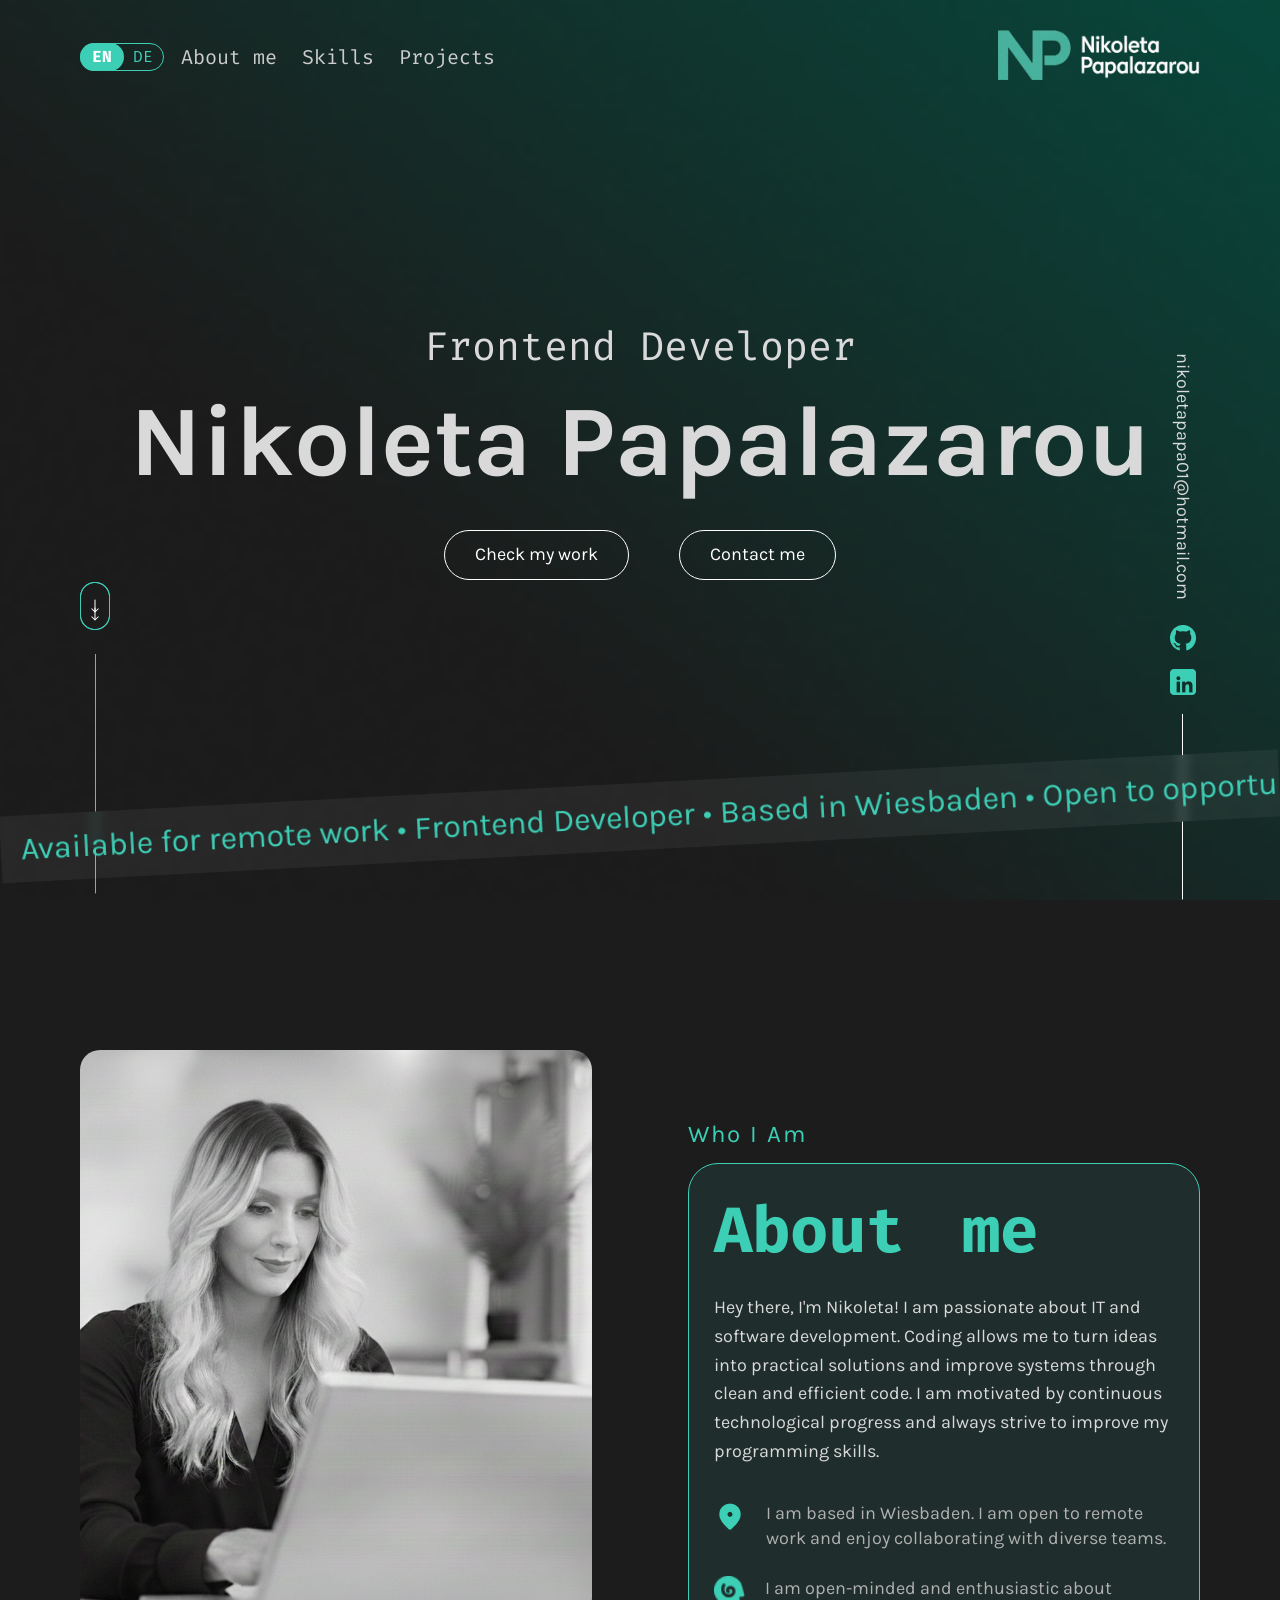
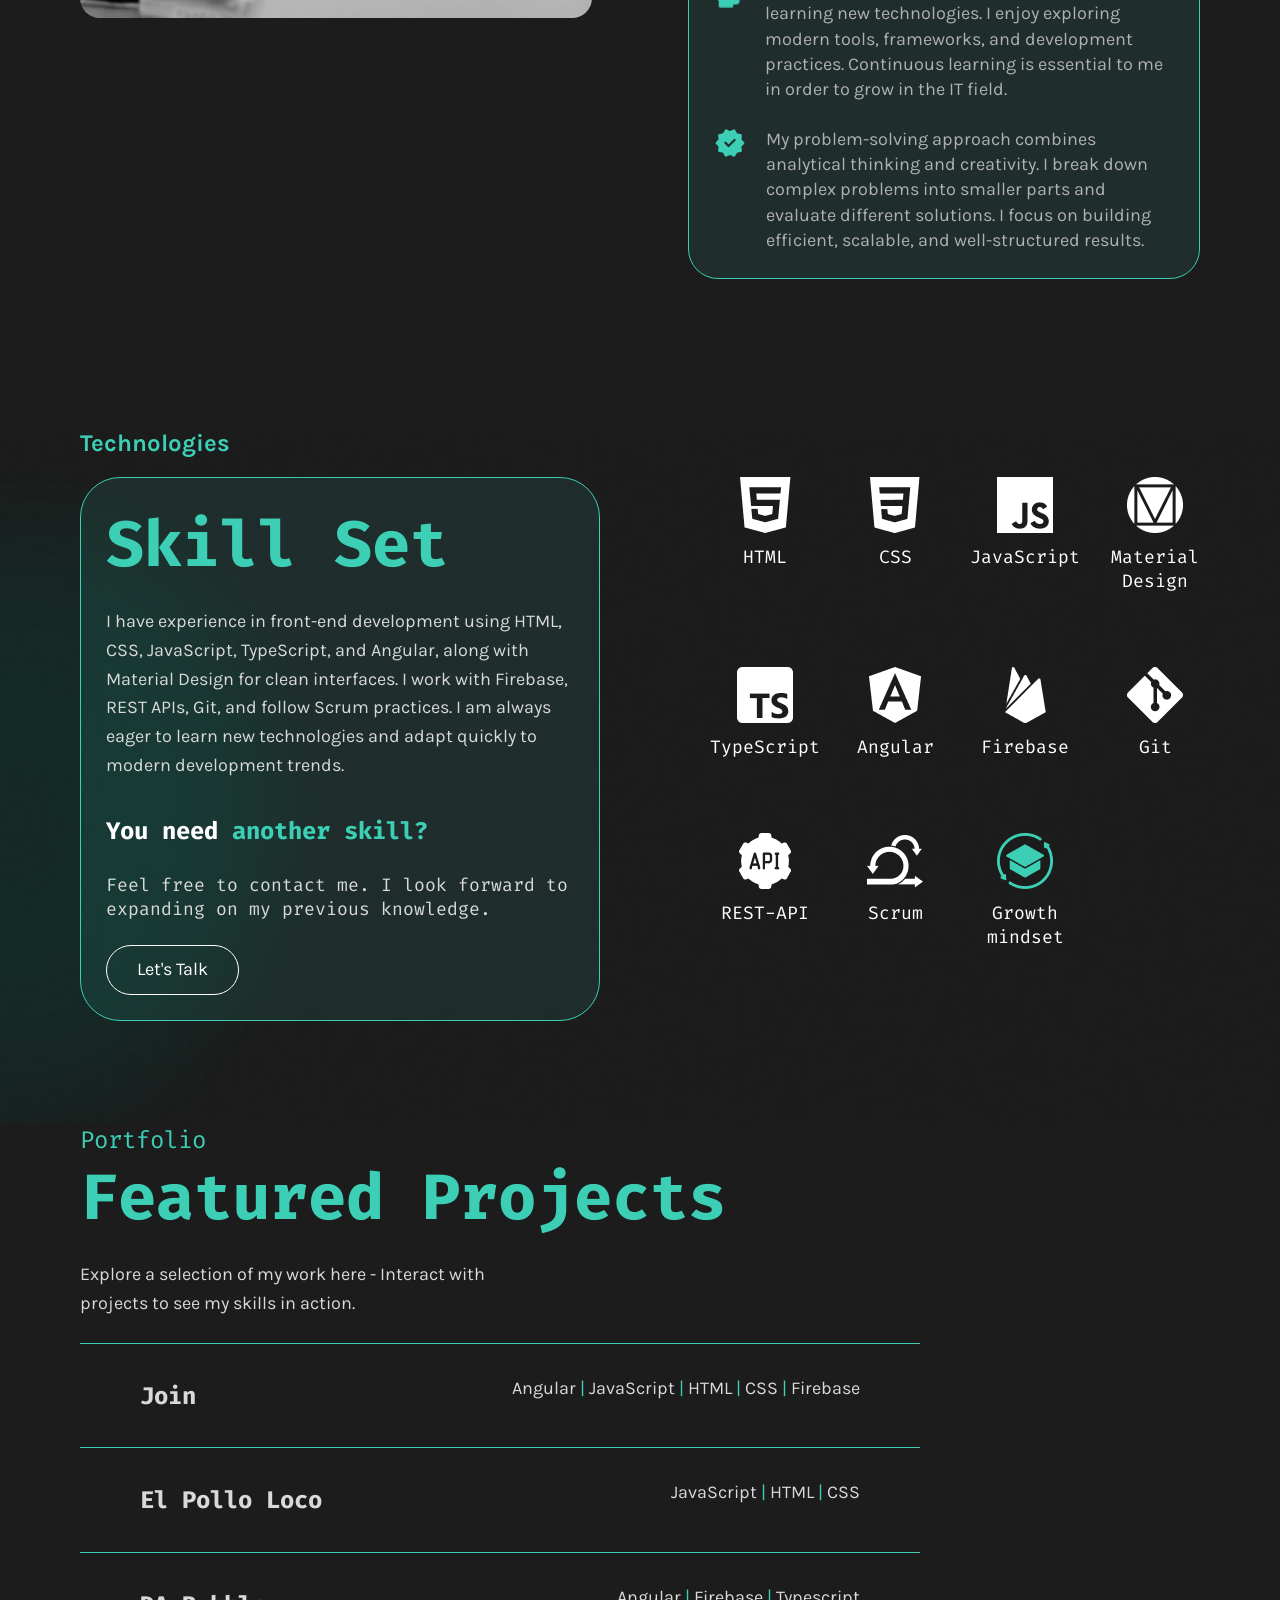
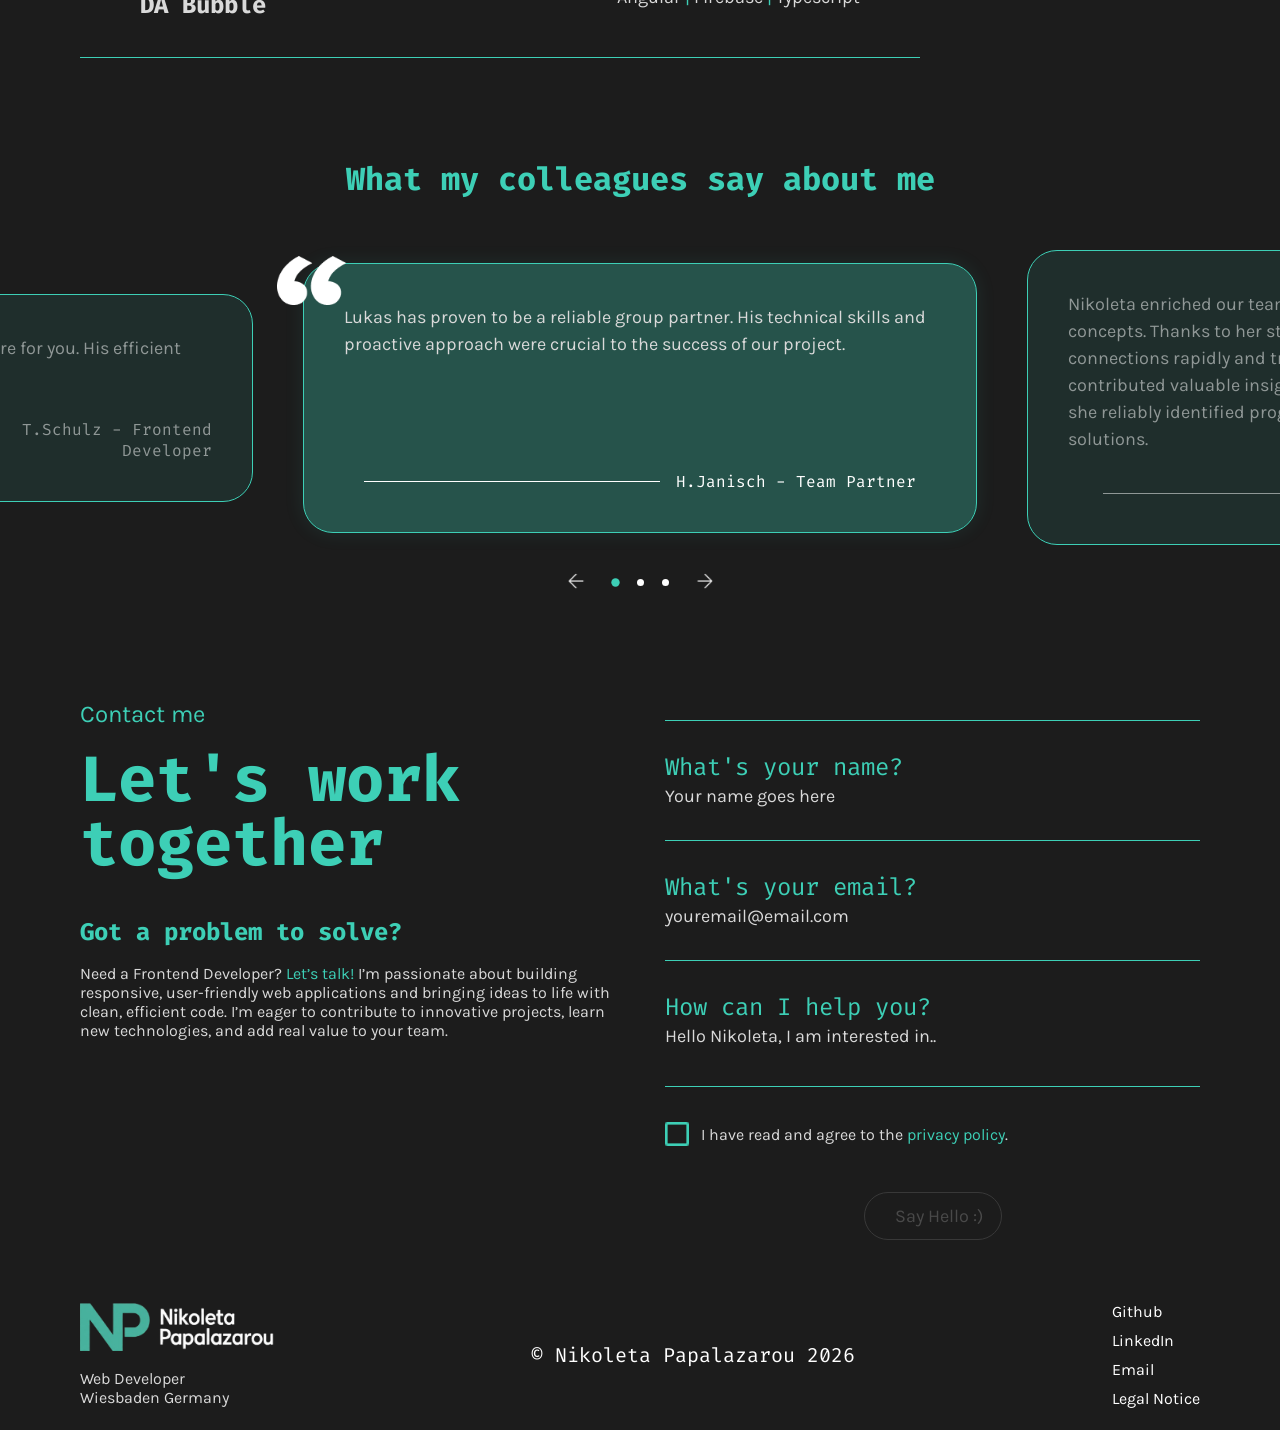
==== commit 421860b0: "feat: add translation support to Legal Notice page" ====
--- a/index.html
+++ b/index.html
@@ -7,13 +7,14 @@
     <link rel="stylesheet" href="./assets/styles/animations.css" />
     <link rel="stylesheet" href="./assets/styles/hero.css" />
     <link rel="stylesheet" href="./assets/styles/aboutMe.css" />
-    <link rel="stylesheet" href="./assets/styles/skills.css">
-    <link rel="stylesheet" href="./assets/styles/projeckts.css">
-    <link rel="stylesheet" href="./assets/styles/modal.css">
-    <link rel="stylesheet" href="./assets/styles/colleagues.css">
-    <link rel="stylesheet" href="./assets/styles/contact.css">
-    <link rel="stylesheet" href="./assets/styles/footer.css">
-        <link rel="stylesheet" href="style.css" />
+    <link rel="stylesheet" href="./assets/styles/skills.css" />
+    <link rel="stylesheet" href="./assets/styles/projeckts.css" />
+    <link rel="stylesheet" href="./assets/styles/modal.css" />
+    <link rel="stylesheet" href="./assets/styles/colleagues.css" />
+    <link rel="stylesheet" href="./assets/styles/contact.css" />
+    <link rel="stylesheet" href="./assets/styles/footer.css" />
+    <link rel="stylesheet" href="style.css" />
+    <script src="./assets/scripts/translations.js"></script>
     <script src="./assets/scripts/getTemplates.js"></script>
     <script src="./assets/scripts/heroTemplate.js"></script>
     <script src="./assets/scripts/aboutMeTemplate.js"></script>
@@ -24,6 +25,7 @@
     <script src="./assets/scripts/getColleaguesTemplate.js"></script>
     <script src="./assets/scripts/getContactTemplate.js"></script>
     <script src="./assets/scripts/getFooter.js"></script>
+
     <title>Portfolio</title>
   </head>
   <body onload="init()">
@@ -39,13 +41,11 @@
 
     <section id="contact" class="contact-section"></section>
 
-     <footer id="footer" class="footer-section"></footer>
+    <footer id="footer" class="footer-section"></footer>
 
-
- <dialog id="projectModal">
-  <div id="modalBody"></div>
-</dialog>
-
+    <dialog id="projectModal">
+      <div id="modalBody"></div>
+    </dialog>
 
     <script src="script.js"></script>
   </body>
--- a/assets/styles/skills.css
+++ b/assets/styles/skills.css
@@ -8,15 +8,14 @@
   justify-content: center;
 }
 
-
 .skills-container {
-    display: flex;
-    justify-content: space-between;
-    width: 100%;
-    max-width: 1440px; 
-    padding: 0 80px;   
-    margin: 0 auto;    
-    box-sizing: border-box;
+  display: flex;
+  justify-content: space-between;
+  width: 100%;
+  max-width: 1440px;
+  padding: 0 80px;
+  margin: 0 auto;
+  box-sizing: border-box;
 }
 
 .skills-left {
@@ -32,6 +31,7 @@
   min-height: 503px;
   backdrop-filter: blur(10px);
   margin-top: 20px;
+  padding-bottom: 25px;
 }
 
 .skills-card-title {
@@ -46,11 +46,11 @@
 }
 
 .skills-right {
-    flex: 1;
-    display: flex;
-    justify-content: flex-end; 
-    align-items: flex-start;
-    padding-top: 46px;
+  flex: 1;
+  display: flex;
+  justify-content: flex-end;
+  align-items: flex-start;
+  padding-top: 46px;
 }
 
 .icons-grid {
@@ -133,4 +133,4 @@
   transform: translateY(0);
   width: 188px;
   height: 129px;
-}+}
--- a/assets/styles/modal.css
+++ b/assets/styles/modal.css
@@ -171,3 +171,17 @@
 .next-project:hover .trans-arrow {
   transform: translateX(5px);
 }
+
+dialog::-webkit-scrollbar {
+  width: 20px;
+}
+
+dialog {
+  -ms-overflow-style: none;
+  scrollbar-width: none;
+  overflow-y: auto;
+}
+
+.modal-container {
+  overflow-y: auto;
+}
--- a/assets/styles/colleagues.css
+++ b/assets/styles/colleagues.css
@@ -59,9 +59,11 @@
   position: relative;
   transition: all 0.3s ease;
   flex-shrink: 0;
+  height: fit-content;
 }
 
 .active-card {
+  height: 270px;
   background-color: #3dcfb64d;
   border: 1px solid var(--color-primary);
   z-index: 2;
--- a/assets/styles/footer.css
+++ b/assets/styles/footer.css
@@ -111,3 +111,8 @@
   transform: translateY(-50%) scale(1);
   left: -15px;
 }
+
+.copyright-text2 {
+  display: none;
+  color: var(--color-primary);
+}
--- a/style.css
+++ b/style.css
@@ -88,14 +88,22 @@
   display: none;
 }
 
+@media (max-width: 1240px) {
+  h1 {
+    font-size: 80px;
+  }
+
+  .sidebar-right {
+    right: 50px;
+  }
+}
+
 @media (max-width: 1183px) {
-
   .icons-grid {
     grid-template-columns: repeat(3, 70px);
-
-  }
-
-  .skills-glass-card  {
+  }
+
+  .skills-glass-card {
     min-height: 580px;
   }
 
@@ -111,10 +119,25 @@
     right: -310px;
   }
 
-  .projects-list{
+  .projects-list {
     width: 70%;
   }
 
+  .email {
+    display: none;
+  }
+
+  .social-email {
+    display: block !important;
+  }
+
+  .email-icon:hover {
+    content: url("./assets/img/mailHover.png");
+  }
+
+  .sidebar-right {
+    gap: 7px;
+  }
 }
 
 @media (max-width: 900px) {
@@ -217,24 +240,12 @@
     font-size: 62px;
   }
 
+  h2 {
+    font-size: 48px;
+  }
+
   .cta-buttons {
     gap: 24px;
-  }
-
-  .email {
-    display: none;
-  }
-
-  .social-email {
-    display: block !important;
-  }
-
-  .email-icon:hover {
-    content: url("./assets/img/mailHover.png");
-  }
-
-  .sidebar-right {
-    gap: 7px;
   }
 
   .about-container {
@@ -250,7 +261,8 @@
 
   .about-image {
     max-width: 368px;
-    height: 368px;}
+    height: 368px;
+  }
 
   body {
     font-size: 16px;
@@ -288,21 +300,29 @@
 
   .skills-glass-card {
     max-width: 368px;
-     min-height: 568px;
+    min-height: 568px;
+  }
+
+  .projects-container {
+    padding: 0 20px;
   }
 
   .projects-pre-title {
     font-size: 18px;
   }
 
- .project-image-preview {
-  display: none;
- }
+  .project-image-preview {
+    display: none;
+  }
 
   .projects-list {
     width: 100%;
   }
 
+  .project-name {
+    padding-left: 0;
+  }
+
   .project-row {
     flex-direction: column;
     align-items: flex-start;
@@ -335,7 +355,8 @@
     font-size: 20px;
   }
 
-  .contact-form input, .contact-form textarea {
+  .contact-form input,
+  .contact-form textarea {
     font-size: 16px;
   }
 
@@ -343,7 +364,75 @@
     padding: 0 20px;
   }
 
-  }
+  .copyright-text {
+    display: none;
+  }
+
+  .copyright-text2 {
+    display: block;
+    text-align: center;
+    padding-top: 47px;
+  }
+
+  dialog {
+    max-width: 350px;
+  }
+
+  .modal-container {
+    flex-direction: column-reverse;
+  }
+
+  .project-img-wrapper img {
+    margin-top: 70px;
+    height: 216px;
+  }
+
+  .modal-right {
+    padding: 10px;
+  }
+
+  .close-modal-btn {
+    right: 16px;
+  }
+
+  .modal-left {
+    padding: 5px;
+  }
+
+  .project-number {
+    font-size: 70px;
+  }
+
+  .project-title {
+    margin-bottom: 10px;
+  }
+
+  .tech-stack {
+    flex-wrap: wrap;
+  }
+
+  .modal-buttons {
+    padding-bottom: 56px;
+    justify-content: space-evenly;
+  }
+
+  .next-project {
+    bottom: 17px;
+    right: 2px;
+  }
+
+  .legal-section {
+    padding: 80px 20px;
+  }
+
+  .toggle-bg {
+    height: 22px;
+  }
+
+  .active-card {
+    height: 460px;
+  }
+}
 
 @media (max-width: 500px) {
   .mobile-menu-content {
@@ -374,27 +463,89 @@
   }
 
   .sidebar-right {
-    right: 30px;
+    right: 16px;
   }
 
   .scroll-down {
-    left: 30px;
+    left: 5px;
   }
 
   .icons-grid {
     grid-template-columns: repeat(3, 70px);
   }
 
-    .privacy-error-msg {
-    top: 50px;
+  .privacy-error-msg {
+    top: 70px;
+  }
+
+  .footer-logo {
+    height: 36px;
+  }
+
+  .cta-buttons {
+    gap: 7px;
+  }
+
+  .review-card {
+    max-width: 301px;
+  }
+
+  .quote-icon {
+    width: 70px;
+  }
+
+  .review-card {
+    padding: 20px;
+  }
+
+  .toggle-bg {
+    height: 29px;
+  }
+
+  .review-text {
+    padding-top: 20px;
   }
 }
 
 @media (max-width: 380px) {
   .icons-grid {
     grid-template-columns: repeat(3, 50px);
-
-  }
-
-
-}
+  }
+
+  .line {
+    height: 110px;
+  }
+
+  .social-vector {
+    height: 110px;
+  }
+
+  .btn {
+    padding: 12px 8px;
+  }
+
+  .social-icons a {
+    width: 25px;
+    height: 25px;
+  }
+
+  .social-icons {
+    gap: 8px;
+  }
+
+  .review-card {
+    max-width: 262px;
+  }
+
+  .email-icon {
+    width: 23px;
+  }
+
+  .github-icon {
+    width: 23px;
+  }
+
+  .linkedin-icon {
+    width: 23px;
+  }
+}
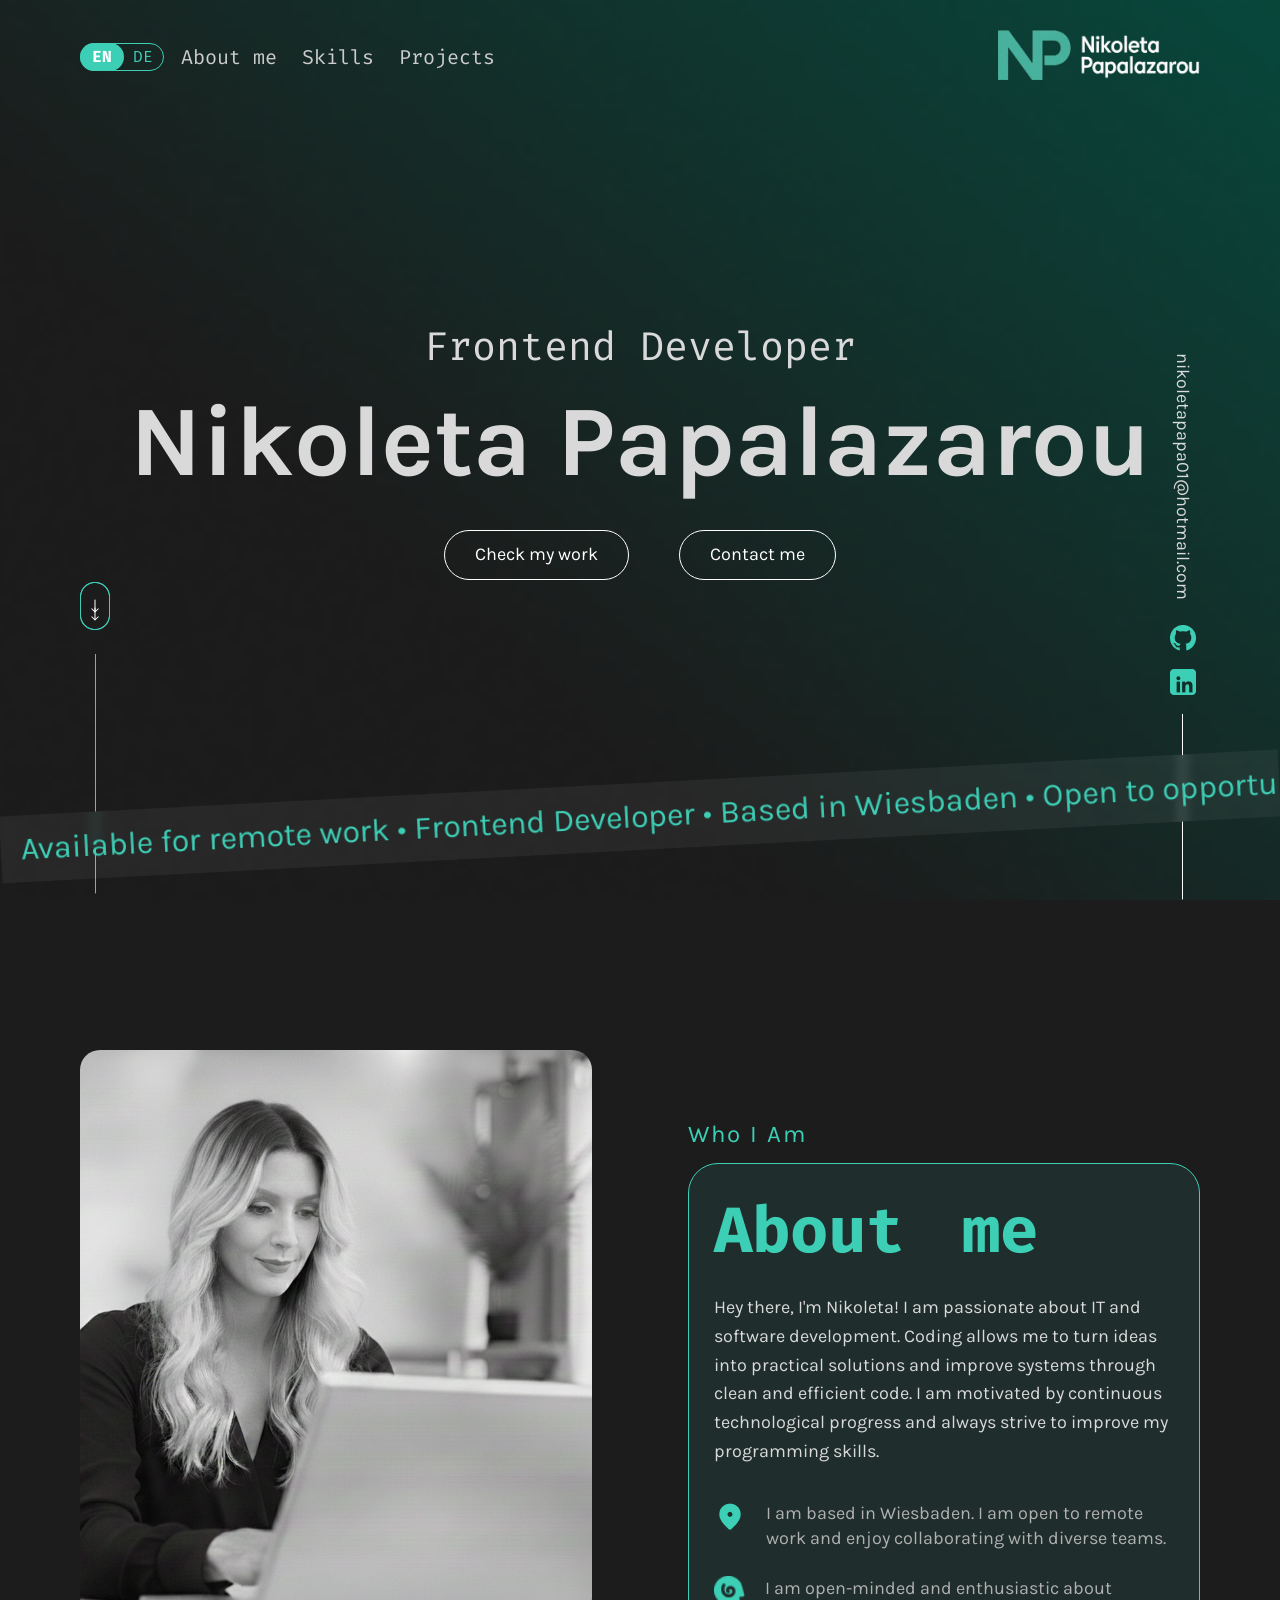
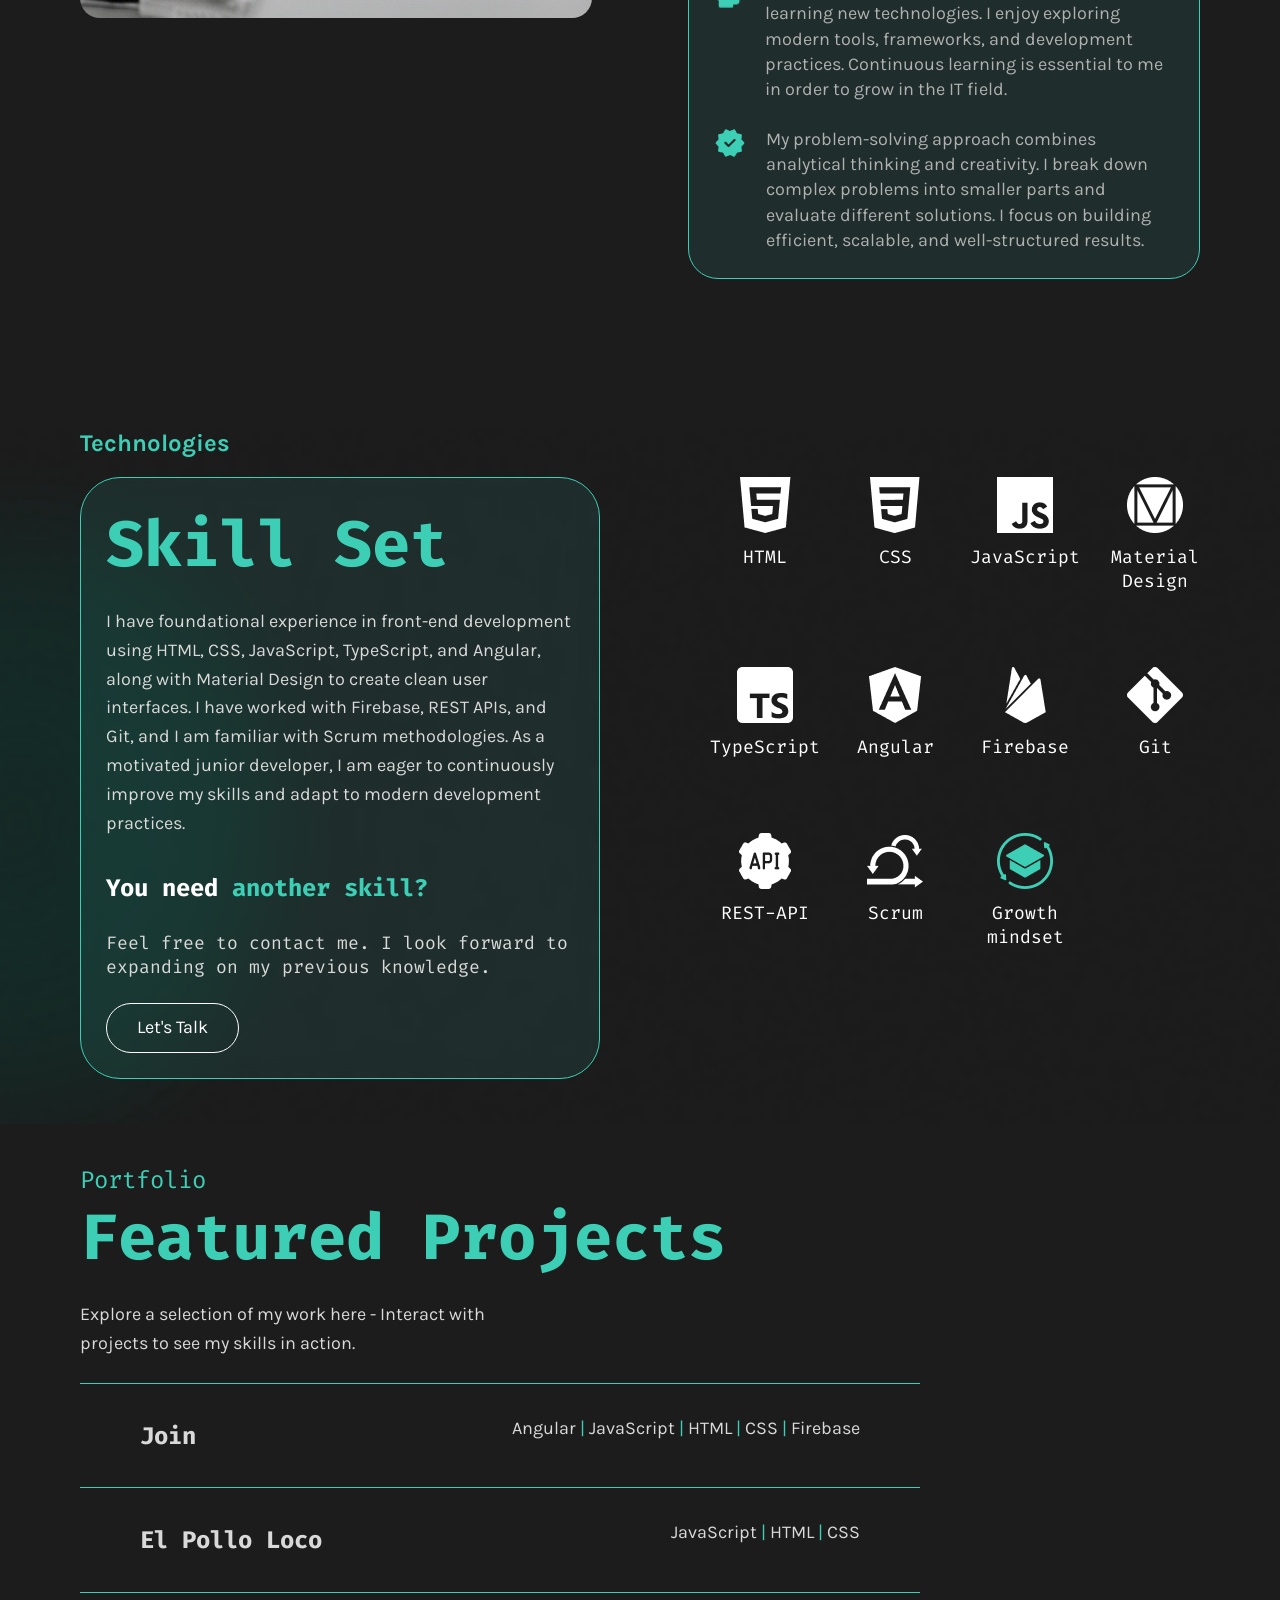
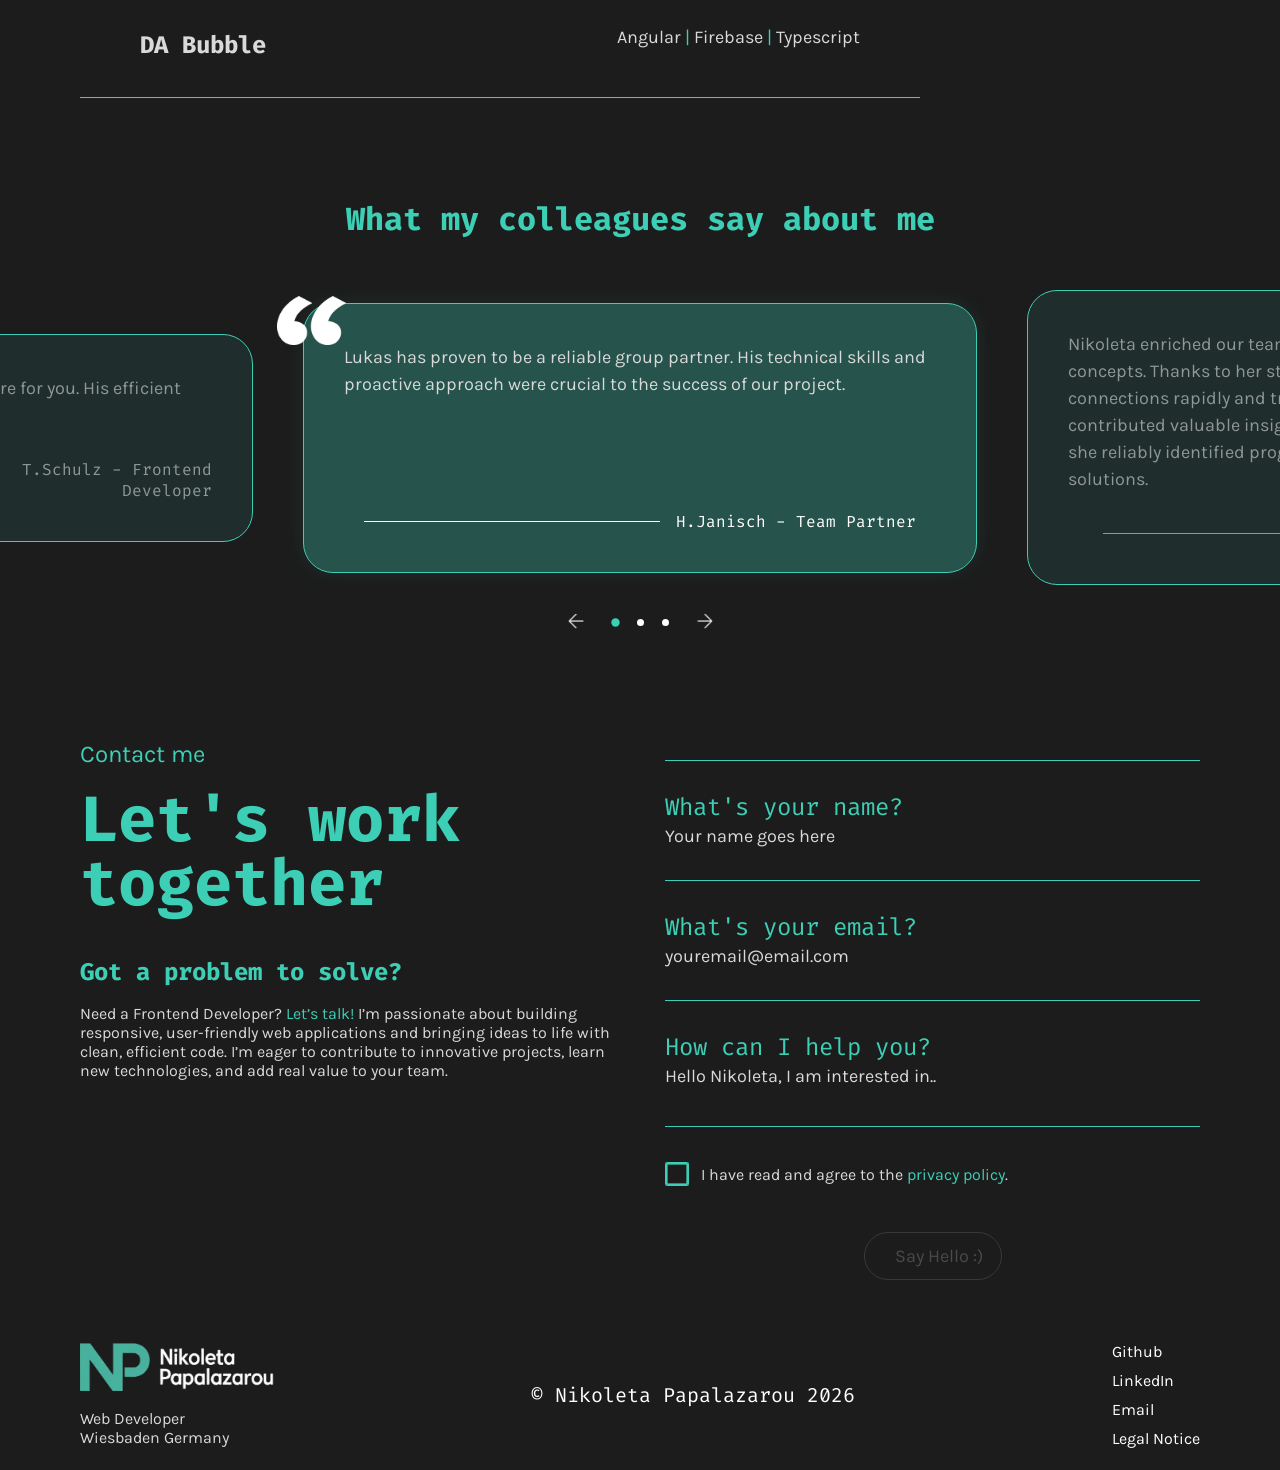
==== commit bfbd2410: "crate new css files" ====
--- a/index.html
+++ b/index.html
@@ -3,6 +3,7 @@
   <head>
     <meta charset="UTF-8" />
     <meta name="viewport" content="width=device-width, initial-scale=1.0" />
+     <link rel="icon" type="image/png" href="./assets/img/smallLogo.png" />
     <link rel="stylesheet" href="./assets/styles/fonts.css" />
     <link rel="stylesheet" href="./assets/styles/animations.css" />
     <link rel="stylesheet" href="./assets/styles/hero.css" />
@@ -13,6 +14,7 @@
     <link rel="stylesheet" href="./assets/styles/colleagues.css" />
     <link rel="stylesheet" href="./assets/styles/contact.css" />
     <link rel="stylesheet" href="./assets/styles/footer.css" />
+    <link rel="stylesheet" href="./assets/styles/media.css">
     <link rel="stylesheet" href="style.css" />
     <script src="./assets/scripts/translations.js"></script>
     <script src="./assets/scripts/getTemplates.js"></script>
@@ -26,7 +28,7 @@
     <script src="./assets/scripts/getContactTemplate.js"></script>
     <script src="./assets/scripts/getFooter.js"></script>
 
-    <title>Portfolio</title>
+    <title>Nikoleta Papalazarou</title>
   </head>
   <body onload="init()">
     <section id="hero"></section>
--- a/assets/styles/projeckts.css
+++ b/assets/styles/projeckts.css
@@ -11,6 +11,7 @@
   padding: 0 80px;
   margin: 0 auto;
   box-sizing: border-box;
+  padding-top: 40px;
 }
 .projects-pre-title {
   color: var(--color-primary);
--- a/assets/styles/media.css
+++ b/assets/styles/media.css
@@ -0,0 +1,94 @@
+@media (max-width: 1240px) {
+  h1 {
+    font-size: 80px;
+  }
+
+  .sidebar-right {
+    right: 50px;
+  }
+}
+
+@media (max-width: 1183px) {
+  .icons-grid {
+    grid-template-columns: repeat(3, 70px);
+  }
+
+  .skills-glass-card {
+    min-height: 580px;
+  }
+
+  h2 {
+    font-size: 56px;
+  }
+
+  .projects-section {
+    padding-top: 100px;
+  }
+
+  .project-image-preview {
+    right: -310px;
+  }
+
+  .projects-list {
+    width: 70%;
+  }
+
+  .email {
+    display: none;
+  }
+
+  .social-email {
+    display: block !important;
+  }
+
+  .email-icon:hover {
+    content: url("../img/mailHover.png");
+  }
+
+  .sidebar-right {
+    gap: 7px;
+  }
+}
+
+@media (max-width: 380px) {
+  .icons-grid {
+    grid-template-columns: repeat(3, 50px);
+  }
+
+  .line {
+    height: 110px;
+  }
+
+  .social-vector {
+    height: 110px;
+  }
+
+  .btn {
+    padding: 12px 8px;
+  }
+
+  .social-icons a {
+    width: 25px;
+    height: 25px;
+  }
+
+  .social-icons {
+    gap: 8px;
+  }
+
+  .review-card {
+    max-width: 262px;
+  }
+
+  .email-icon {
+    width: 23px;
+  }
+
+  .github-icon {
+    width: 23px;
+  }
+
+  .linkedin-icon {
+    width: 23px;
+  }
+}
--- a/style.css
+++ b/style.css
@@ -38,109 +38,12 @@
   font-weight: 700;
 }
 
-.legal-notice-body {
-  background-image: url("./assets/img/12.\ Skill\ set\ Background.png");
-  background-size: cover;
-}
-
-.legal-section {
-  display: flex;
-  justify-content: center;
-  background-color: var(--color-bg);
-  padding: 120px 80px;
-  background-image: url("./assets/img/12.\ Skill\ set\ Background.png");
-  background-position: center;
-  background-size: cover;
-}
-
-.legal-notice-ul {
-  color: #3dcfb6;
-  font-family: var(--font-secondary);
-  padding-left: 20px;
-  padding-bottom: 20px;
-}
-
-.legal-container {
-  width: 100%;
-  max-width: 900px;
-}
-
-.legal-section h1 {
-  margin-bottom: 60px;
-  text-align: center;
-  color: #3dcfb6;
-}
-
-.legal-section h3 {
-  color: var(--color-white);
-  font-size: 24px;
-}
-
-.legal-section p {
-  font-family: var(--font-secondary);
-  line-height: 1.6;
-  margin-bottom: 20px;
-  color: #3dcfb6;
-}
-
 .hamburger,
 .mobile-menu-overlay {
   display: none;
 }
 
-@media (max-width: 1240px) {
-  h1 {
-    font-size: 80px;
-  }
-
-  .sidebar-right {
-    right: 50px;
-  }
-}
-
-@media (max-width: 1183px) {
-  .icons-grid {
-    grid-template-columns: repeat(3, 70px);
-  }
-
-  .skills-glass-card {
-    min-height: 580px;
-  }
-
-  h2 {
-    font-size: 56px;
-  }
-
-  .projects-section {
-    padding-top: 100px;
-  }
-
-  .project-image-preview {
-    right: -310px;
-  }
-
-  .projects-list {
-    width: 70%;
-  }
-
-  .email {
-    display: none;
-  }
-
-  .social-email {
-    display: block !important;
-  }
-
-  .email-icon:hover {
-    content: url("./assets/img/mailHover.png");
-  }
-
-  .sidebar-right {
-    gap: 7px;
-  }
-}
-
-@media (max-width: 900px) {
+@media (max-width: 980px) {
   .navbar {
     padding: 20px 40px;
   }
@@ -205,7 +108,7 @@
   }
 
   .mobile-menu-content {
-    background: url("./assets/img/12. Skill set Background.png");
+    background: url("./assets/img/12.\ Skill\ set\ Background.png");
     background-size: cover;
     width: 80%;
     max-width: 238px;
@@ -505,47 +408,4 @@
   .review-text {
     padding-top: 20px;
   }
-}
-
-@media (max-width: 380px) {
-  .icons-grid {
-    grid-template-columns: repeat(3, 50px);
-  }
-
-  .line {
-    height: 110px;
-  }
-
-  .social-vector {
-    height: 110px;
-  }
-
-  .btn {
-    padding: 12px 8px;
-  }
-
-  .social-icons a {
-    width: 25px;
-    height: 25px;
-  }
-
-  .social-icons {
-    gap: 8px;
-  }
-
-  .review-card {
-    max-width: 262px;
-  }
-
-  .email-icon {
-    width: 23px;
-  }
-
-  .github-icon {
-    width: 23px;
-  }
-
-  .linkedin-icon {
-    width: 23px;
-  }
-}
+}
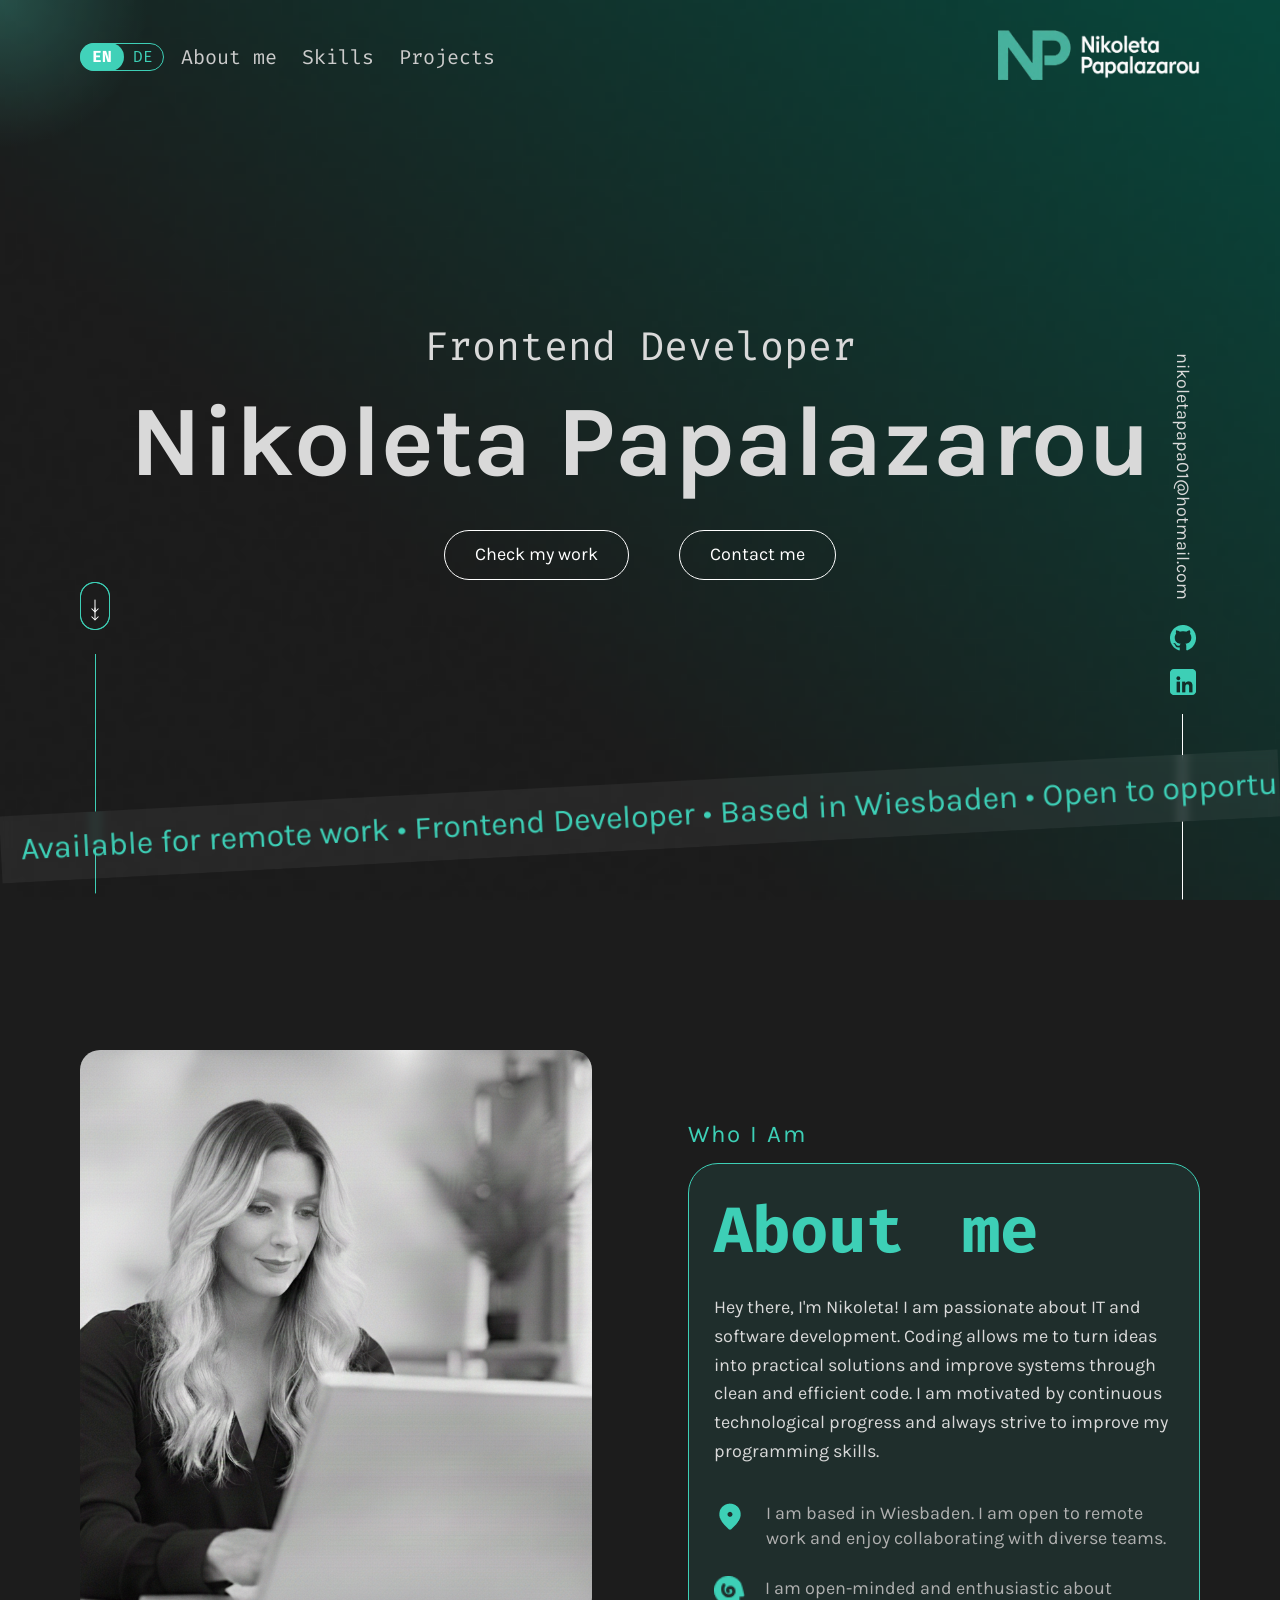
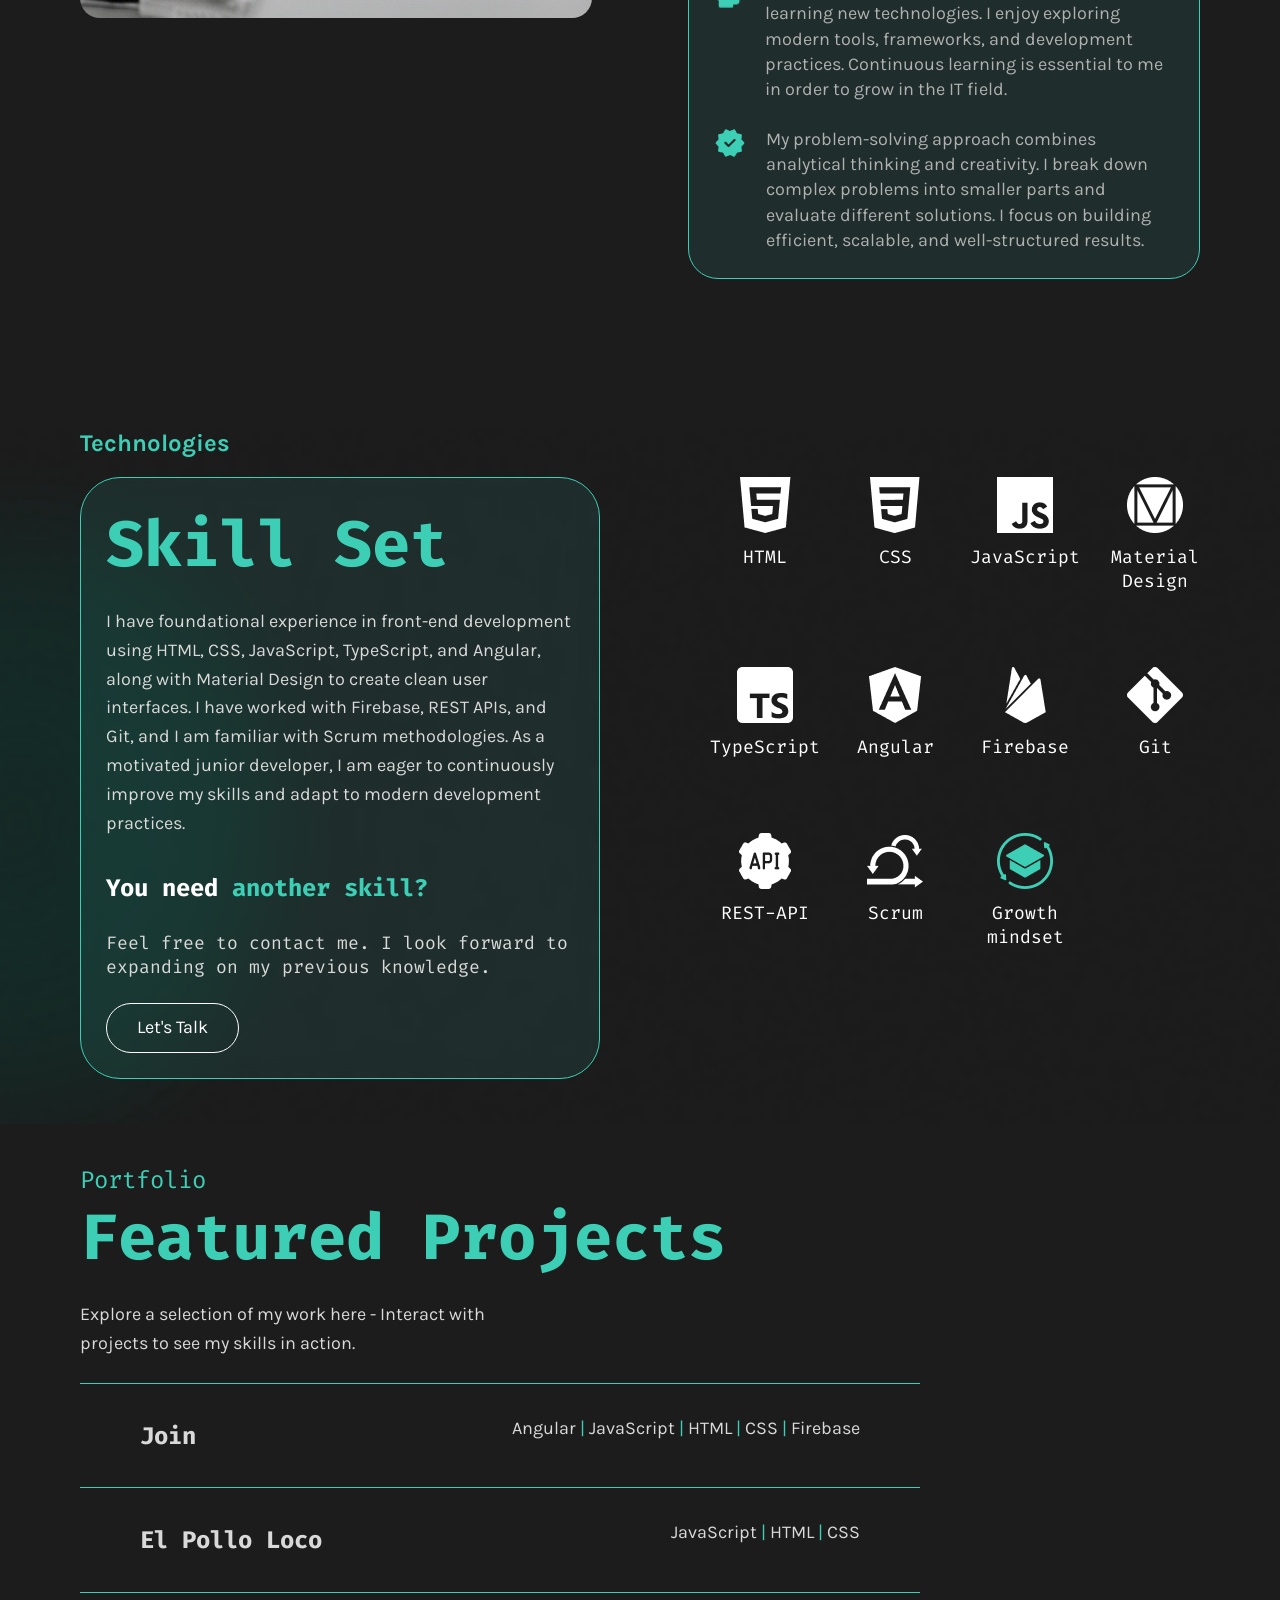
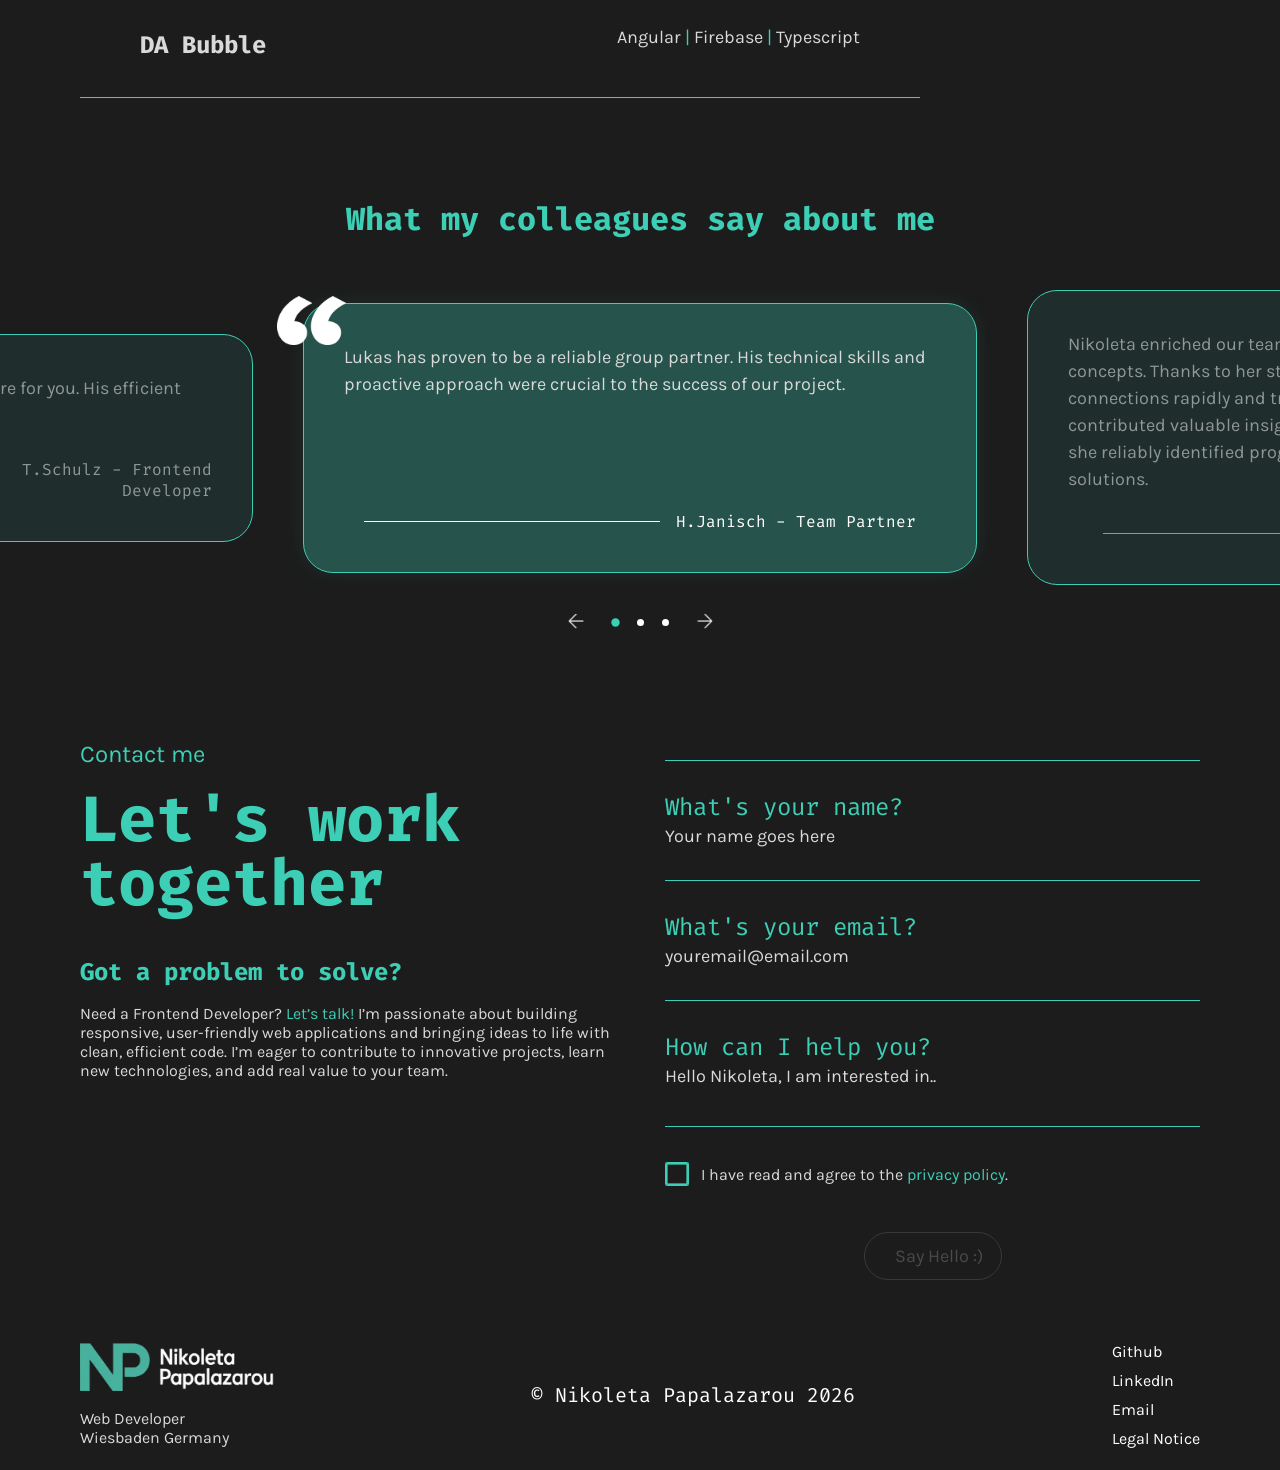
==== commit aa233535: "feat: add cursor glow effect that follows mouse movement" ====
--- a/index.html
+++ b/index.html
@@ -31,6 +31,7 @@
     <title>Nikoleta Papalazarou</title>
   </head>
   <body onload="init()">
+    <div id="cursor-glow"></div>
     <section id="hero"></section>
 
     <section id="about" class="about-section"></section>
--- a/assets/styles/media.css
+++ b/assets/styles/media.css
@@ -50,6 +50,79 @@
   }
 }
 
+@media (max-width: 500px) {
+  .mobile-menu-content {
+    width: 59%;
+    padding: 21px 20px;
+    height: 240px;
+  }
+
+  .navbar {
+    padding: 20px 39px;
+  }
+
+  .subtitle {
+    font-size: 20px;
+  }
+
+  h1 {
+    font-size: 45px;
+  }
+
+  h2 {
+    font-size: 30px;
+  }
+
+  .btn {
+    font-size: 16px;
+    padding: 12px 15px;
+  }
+
+  .sidebar-right {
+    right: 16px;
+  }
+
+  .scroll-down {
+    left: 5px;
+  }
+
+  .icons-grid {
+    grid-template-columns: repeat(3, 70px);
+  }
+
+  .privacy-error-msg {
+    top: 70px;
+  }
+
+  .footer-logo {
+    height: 36px;
+  }
+
+  .cta-buttons {
+    gap: 7px;
+  }
+
+  .review-card {
+    max-width: 301px;
+  }
+
+  .quote-icon {
+    width: 70px;
+  }
+
+  .review-card {
+    padding: 20px;
+  }
+
+  .toggle-bg {
+    height: 29px;
+  }
+
+  .review-text {
+    padding-top: 20px;
+  }
+}
+
 @media (max-width: 380px) {
   .icons-grid {
     grid-template-columns: repeat(3, 50px);
--- a/style.css
+++ b/style.css
@@ -337,75 +337,16 @@
   }
 }
 
-@media (max-width: 500px) {
-  .mobile-menu-content {
-    width: 59%;
-    padding: 21px 20px;
-    height: 240px;
-  }
-
-  .navbar {
-    padding: 20px 39px;
-  }
-
-  .subtitle {
-    font-size: 20px;
-  }
-
-  h1 {
-    font-size: 45px;
-  }
-
-  h2 {
-    font-size: 30px;
-  }
-
-  .btn {
-    font-size: 16px;
-    padding: 12px 15px;
-  }
-
-  .sidebar-right {
-    right: 16px;
-  }
-
-  .scroll-down {
-    left: 5px;
-  }
-
-  .icons-grid {
-    grid-template-columns: repeat(3, 70px);
-  }
-
-  .privacy-error-msg {
-    top: 70px;
-  }
-
-  .footer-logo {
-    height: 36px;
-  }
-
-  .cta-buttons {
-    gap: 7px;
-  }
-
-  .review-card {
-    max-width: 301px;
-  }
-
-  .quote-icon {
-    width: 70px;
-  }
-
-  .review-card {
-    padding: 20px;
-  }
-
-  .toggle-bg {
-    height: 29px;
-  }
-
-  .review-text {
-    padding-top: 20px;
-  }
-}+#cursor-glow {
+    position: fixed;
+    width: 300px;
+    height: 300px;
+    background: radial-gradient(circle, rgba(61, 207, 182, 0.25) 0%, rgba(61, 207, 182, 0) 70%);
+    border-radius: 50%;
+    pointer-events: none; 
+    transform: translate(-50%, -50%); 
+    z-index: 9999; 
+    mix-blend-mode: screen;
+    transition: transform 0.1s ease-out; 
+}
+
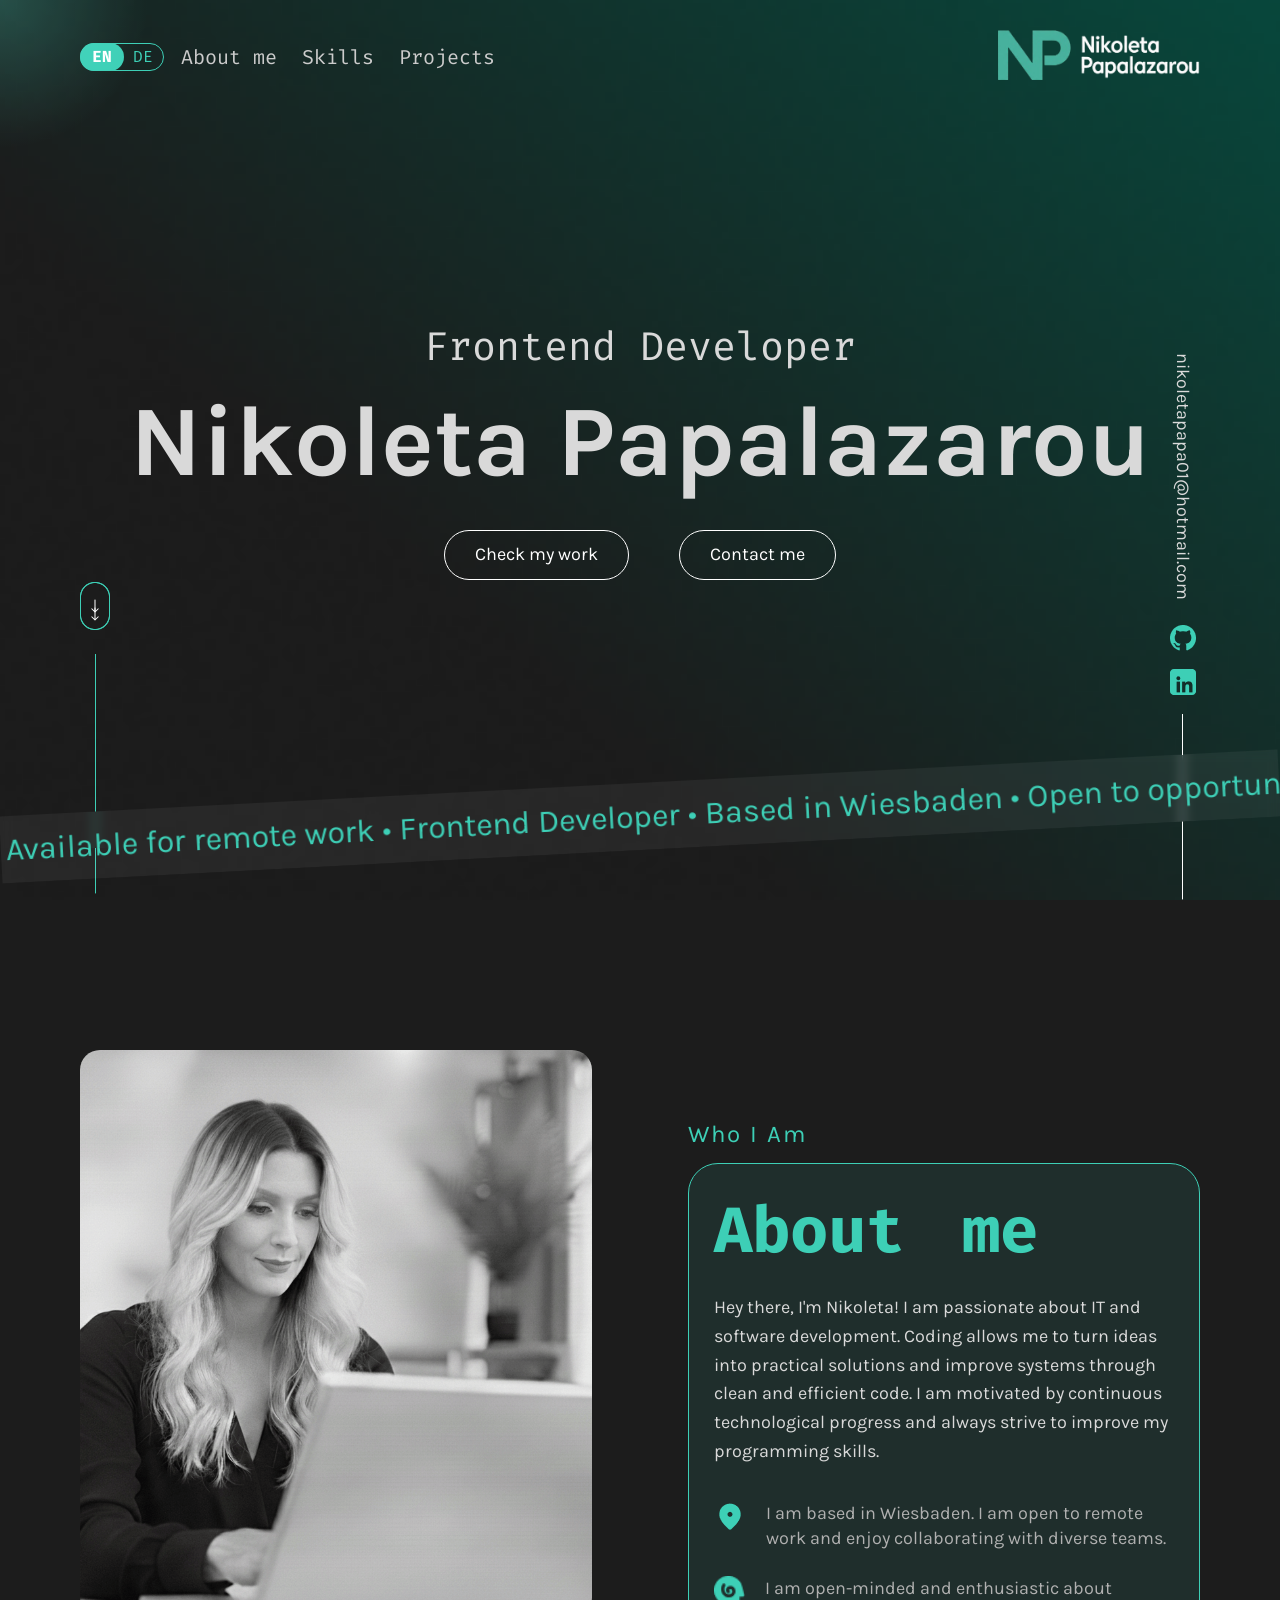
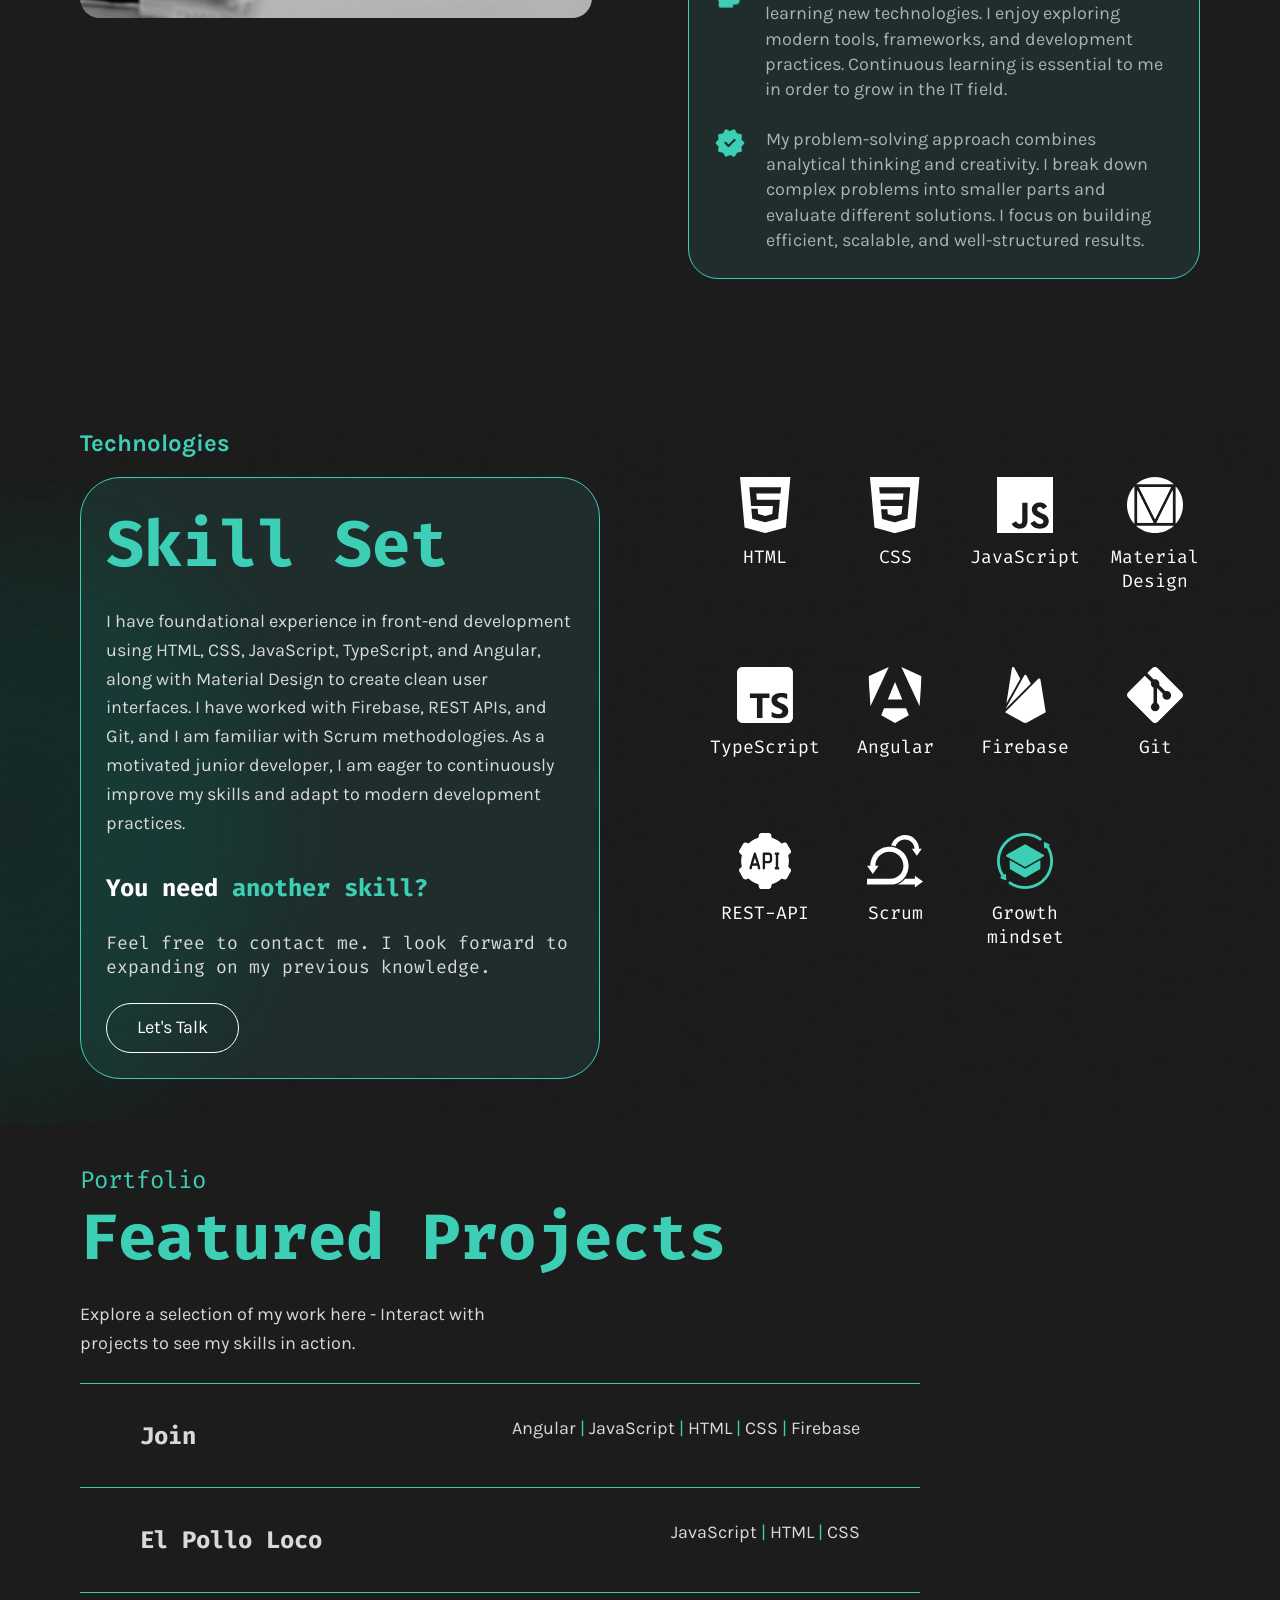
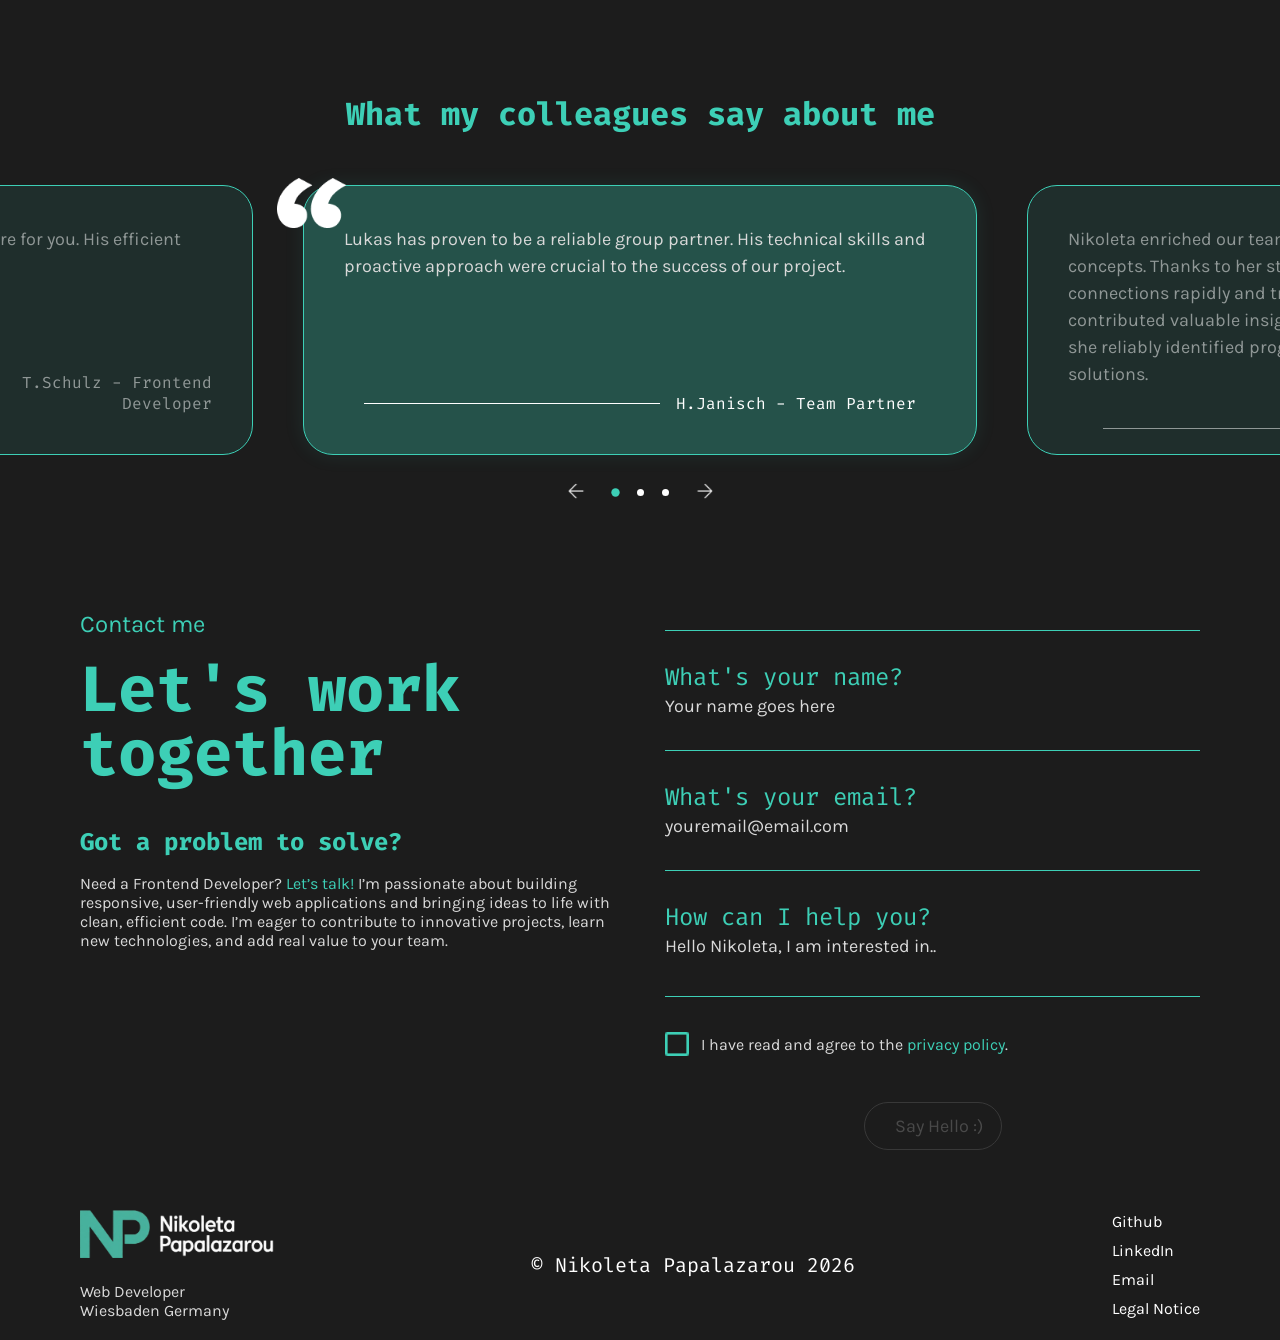
==== commit 98947dce: "create contacttoastmessage" ====
--- a/index.html
+++ b/index.html
@@ -3,7 +3,7 @@
   <head>
     <meta charset="UTF-8" />
     <meta name="viewport" content="width=device-width, initial-scale=1.0" />
-     <link rel="icon" type="image/png" href="./assets/img/smallLogo.png" />
+    <link rel="icon" type="image/png" href="./assets/img/smallLogo.png" />
     <link rel="stylesheet" href="./assets/styles/fonts.css" />
     <link rel="stylesheet" href="./assets/styles/animations.css" />
     <link rel="stylesheet" href="./assets/styles/hero.css" />
@@ -14,8 +14,8 @@
     <link rel="stylesheet" href="./assets/styles/colleagues.css" />
     <link rel="stylesheet" href="./assets/styles/contact.css" />
     <link rel="stylesheet" href="./assets/styles/footer.css" />
-    <link rel="stylesheet" href="./assets/styles/media.css">
     <link rel="stylesheet" href="style.css" />
+    <link rel="stylesheet" href="./assets/styles/media.css" />
     <script src="./assets/scripts/translations.js"></script>
     <script src="./assets/scripts/getTemplates.js"></script>
     <script src="./assets/scripts/heroTemplate.js"></script>
@@ -26,6 +26,7 @@
     <script src="./assets/scripts/modalDialogTemplate.js"></script>
     <script src="./assets/scripts/getColleaguesTemplate.js"></script>
     <script src="./assets/scripts/getContactTemplate.js"></script>
+    <script src="./assets/scripts/validation.js"></script>
     <script src="./assets/scripts/getFooter.js"></script>
 
     <title>Nikoleta Papalazarou</title>
@@ -49,7 +50,7 @@
     <dialog id="projectModal">
       <div id="modalBody"></div>
     </dialog>
-
+     <div id="toast" class="toast"></div>
     <script src="script.js"></script>
   </body>
 </html>
--- a/assets/styles/fonts.css
+++ b/assets/styles/fonts.css
@@ -1,15 +1,21 @@
 @font-face {
-  font-family: 'Karla';
+  font-family: "Karla";
   font-style: normal;
   font-weight: 200 800;
-  src: url(../fonts/Karla.woff2) format('woff2');
-  unicode-range: U+0000-00FF, U+0131, U+0152-0153, U+02BB-02BC, U+02C6, U+02DA, U+02DC, U+0304, U+0308, U+0329, U+2000-206F, U+20AC, U+2122, U+2191, U+2193, U+2212, U+2215, U+FEFF, U+FFFD;
+  src: url(../fonts/Karla.woff2) format("woff2");
+  unicode-range:
+    U+0000-00FF, U+0131, U+0152-0153, U+02BB-02BC, U+02C6, U+02DA, U+02DC,
+    U+0304, U+0308, U+0329, U+2000-206F, U+20AC, U+2122, U+2191, U+2193, U+2212,
+    U+2215, U+FEFF, U+FFFD;
 }
 
 @font-face {
-  font-family: 'Fira Code';
+  font-family: "Fira Code";
   font-style: normal;
   font-weight: 300 700;
-  src: url(../fonts/FiraCode.woff2) format('woff2');
-  unicode-range: U+0000-00FF, U+0131, U+0152-0153, U+02BB-02BC, U+02C6, U+02DA, U+02DC, U+0304, U+0308, U+0329, U+2000-206F, U+20AC, U+2122, U+2191, U+2193, U+2212, U+2215, U+FEFF, U+FFFD;
-}+  src: url(../fonts/FiraCode.woff2) format("woff2");
+  unicode-range:
+    U+0000-00FF, U+0131, U+0152-0153, U+02BB-02BC, U+02C6, U+02DA, U+02DC,
+    U+0304, U+0308, U+0329, U+2000-206F, U+20AC, U+2122, U+2191, U+2193, U+2212,
+    U+2215, U+FEFF, U+FFFD;
+}
--- a/assets/styles/hero.css
+++ b/assets/styles/hero.css
@@ -1,4 +1,3 @@
-
 #hero {
   height: 100vh;
   width: 100%;
@@ -10,6 +9,7 @@
   flex-direction: column;
   justify-content: center;
   align-items: center;
+  overflow: hidden; 
 }
 
 .hero-content {
@@ -21,16 +21,16 @@
 }
 
 .navbar {
-    position: absolute;
-    top: 0;
-    width: 100%;
-    max-width: 1440px; 
-    padding: 30px 80px;
-    justify-content: space-between;
-    align-items: center;
-    left: 50%;
-    transform: translateX(-50%);
-    box-sizing: border-box;
+  position: absolute;
+  top: 0;
+  width: 100%;
+  max-width: 1440px;
+  padding: 30px 80px;
+  justify-content: space-between;
+  align-items: center;
+  left: 50%;
+  transform: translateX(-50%);
+  box-sizing: border-box;
 }
 
 .nav-left {
@@ -163,25 +163,25 @@
 }
 
 .sidebar-right {
-    position: absolute;
-    right: 80px; 
-    bottom: 0;  
-    display: flex;
-    flex-direction: column;
-    align-items: center;
-    gap: 20px;
-    pointer-events: auto; 
+  position: absolute;
+  right: 80px;
+  bottom: 0;
+  display: flex;
+  flex-direction: column;
+  align-items: center;
+  gap: 20px;
+  pointer-events: auto;
 }
 
 .hero-wrapper {
-    position: absolute;
-    top: 0;
-    left: 50%;
-    transform: translateX(-50%); 
-    width: 100%;
-    max-width: 1440px;
-    height: 100%;
-    pointer-events: none; 
+  position: absolute;
+  top: 0;
+  left: 50%;
+  transform: translateX(-50%);
+  width: 100%;
+  max-width: 1440px;
+  height: 100%;
+  pointer-events: none;
 }
 
 .email {
@@ -258,13 +258,13 @@
 }
 
 .scroll-down {
-    position: absolute;
-    left: 80px;
-    bottom: 0;
-    display: flex;
-    flex-direction: column;
-    align-items: center;
-    pointer-events: auto;
+  position: absolute;
+  left: 80px;
+  bottom: 0;
+  display: flex;
+  flex-direction: column;
+  align-items: center;
+  pointer-events: auto;
 }
 
 .arrow {
@@ -359,13 +359,13 @@
 }
 
 .marquee-content span {
-  padding: 0 20px;
+  padding: 0 5px;
 }
 
 .sidebars {
-    display: flex;
-}
-
-.social-email{
-  display: none!important;
-}+  display: flex;
+}
+
+.social-email {
+  display: none !important;
+}
--- a/assets/styles/aboutMe.css
+++ b/assets/styles/aboutMe.css
@@ -1,18 +1,18 @@
 .about-section {
-    display: flex;
-    justify-content: center;
-    background-color: var(--color-bg);
-    width: 100%;
+  display: flex;
+  justify-content: center;
+  background-color: var(--color-bg);
+  width: 100%;
 }
 
 .about-container {
-    display: flex;
-    gap: 96px;
-    width: 100%;
-    max-width: 1440px; 
-    padding: 0 80px;   
-    margin: 0 auto;
-    box-sizing: border-box;
+  display: flex;
+  gap: 96px;
+  width: 100%;
+  max-width: 1440px;
+  padding: 0 80px;
+  margin: 0 auto;
+  box-sizing: border-box;
 }
 
 .about-card {
--- a/assets/styles/projeckts.css
+++ b/assets/styles/projeckts.css
@@ -3,6 +3,8 @@
   background-color: var(--color-bg);
   justify-content: center;
   width: 100%;
+  position: relative; 
+  overflow: hidden;
 }
 
 .projects-container {
--- a/assets/styles/modal.css
+++ b/assets/styles/modal.css
@@ -118,7 +118,6 @@
   width: 100%;
   max-width: 400px;
   height: auto;
-  object-fit: cover;
   border-radius: 10px;
   box-shadow: 0 10px 40px rgba(0, 0, 0, 0.5);
 }
--- a/assets/styles/colleagues.css
+++ b/assets/styles/colleagues.css
@@ -23,21 +23,23 @@
 }
 
 .reviews-wrapper {
-    position: relative;
-    display: flex;
-    flex-direction: column;
-    align-items: center;
+  position: relative;
+  display: flex;
+  flex-direction: column;
+  align-items: center;
 }
 
 .review-card-single {
-    transition: opacity 0.3s ease, transform 0.3s ease;
-    opacity: 1;
-    transform: translateY(0);
+  transition:
+    opacity 0.3s ease,
+    transform 0.3s ease;
+  opacity: 1;
+  transform: translateY(0);
 }
 
 .review-card-single.fade-out {
-    opacity: 0;
-    transform: translateY(20px); 
+  opacity: 0;
+  transform: translateY(20px);
 }
 .reviews-carousel {
   display: flex;
@@ -72,12 +74,12 @@
 }
 
 .side-card {
+  height: 270px;
   border: 1px solid var(--color-primary);
   color: rgba(255, 255, 255, 0.5);
   z-index: 1;
   background-color: #3dcfb61a;
 }
-
 
 .quote-icon {
   position: absolute;
@@ -97,16 +99,15 @@
 }
 
 .review-line {
-    width: 50%;
-    height: 1px;
-    background-color: var(--color-white);
-    margin-right: 16px;
+  width: 50%;
+  height: 1px;
+  background-color: var(--color-white);
+  margin-right: 16px;
 }
 
 .right-line {
-background-color: rgba(255, 255, 255, 0.5);
+  background-color: rgba(255, 255, 255, 0.5);
 }
-
 
 .review-author {
   font-family: var(--font-primary);
@@ -196,6 +197,3 @@
   justify-content: center;
   align-items: center;
 }
-
-
-
--- a/assets/styles/footer.css
+++ b/assets/styles/footer.css
@@ -115,4 +115,4 @@
 .copyright-text2 {
   display: none;
   color: var(--color-primary);
-}+}
--- a/style.css
+++ b/style.css
@@ -16,13 +16,17 @@
   box-sizing: border-box;
 }
 
+html {
+  scroll-behavior: smooth;
+}
+
 body {
   font-family: var(--font-primary);
   background-color: var(--color-bg);
   color: var(--color-text);
-  overflow-x: hidden;
-  scroll-behavior: smooth;
   font-size: 18px;
+  width: 100%;
+  max-width: 100vw;
 }
 
 h1 {
@@ -58,7 +62,10 @@
   .nav-left.desktop-nav {
     display: none;
   }
-
+  .side-card {
+    height: 460px;
+  }
+  
   .logo {
     order: 1;
     height: 48px;
@@ -158,12 +165,12 @@
   }
 
   .about-photo {
-    max-width: 368px;
+    max-width: 410px;
     height: 368px;
   }
 
   .about-image {
-    max-width: 368px;
+    max-width: 410px;
     height: 368px;
   }
 
@@ -187,7 +194,7 @@
   }
 
   .about-card {
-    max-width: 368px;
+    max-width: 410px;
     margin-bottom: 50px;
   }
 
@@ -202,7 +209,7 @@
   }
 
   .skills-glass-card {
-    max-width: 368px;
+    max-width: 410px;
     min-height: 568px;
   }
 
@@ -291,15 +298,17 @@
   }
 
   .modal-right {
-    padding: 10px;
+    padding: 30px 25px;
   }
 
   .close-modal-btn {
-    right: 16px;
+    right: 25px;
+    top: 25px;
   }
 
   .modal-left {
-    padding: 5px;
+    padding: 30px 25px;
+    padding-bottom: 80px;
   }
 
   .project-number {
@@ -307,6 +316,7 @@
   }
 
   .project-title {
+    margin-top: 20px;
     margin-bottom: 10px;
   }
 
@@ -335,18 +345,66 @@
   .active-card {
     height: 460px;
   }
+
+  #cursor-glow {
+    display: none;
+  }
 }
 
 #cursor-glow {
-    position: fixed;
-    width: 300px;
-    height: 300px;
-    background: radial-gradient(circle, rgba(61, 207, 182, 0.25) 0%, rgba(61, 207, 182, 0) 70%);
-    border-radius: 50%;
-    pointer-events: none; 
-    transform: translate(-50%, -50%); 
-    z-index: 9999; 
-    mix-blend-mode: screen;
-    transition: transform 0.1s ease-out; 
-}
-
+  position: fixed;
+  width: 300px;
+  height: 300px;
+  background: radial-gradient(
+    circle,
+    rgba(61, 207, 182, 0.25) 0%,
+    rgba(61, 207, 182, 0) 70%
+  );
+  border-radius: 50%;
+  pointer-events: none;
+  transform: translate(-50%, -50%);
+  z-index: 9999;
+  mix-blend-mode: screen;
+  transition: transform 0.1s ease-out;
+}
+
+
+/* Toast Notification Styles */
+.toast {
+  visibility: hidden;
+  min-width: 250px;
+  background-color: #333;
+  color: #fff;
+  text-align: center;
+  border-radius: 8px;
+  padding: 16px;
+  position: fixed;
+  z-index: 10000; /* Πάνω από όλα */
+  left: 50%;
+  top: 50%;
+  transform: translate(-50%, -50%); /* Κεντράρισμα */
+  font-family: var(--font-secondary);
+  font-size: 18px;
+  opacity: 0;
+  transition: opacity 0.5s, visibility 0.5s;
+  box-shadow: 0 4px 15px rgba(0,0,0,0.3);
+}
+
+/* Class για εμφάνιση */
+.toast.show {
+  visibility: visible;
+  opacity: 1;
+}
+
+/* Χρώματα ανάλογα με το αποτέλεσμα */
+.toast.success {
+  background-color: var(--color-primary); /* #3dcfb6 */
+  color: var(--color-bg); /* #1c1c1c */
+  border: 2px solid var(--color-primary);
+}
+
+.toast.error {
+  background-color: #ff4d4d;
+  color: white;
+  border: 2px solid #ff4d4d;
+}
--- a/assets/styles/media.css
+++ b/assets/styles/media.css
@@ -10,7 +10,7 @@
 
 @media (max-width: 1183px) {
   .icons-grid {
-    grid-template-columns: repeat(3, 70px);
+    grid-template-columns: repeat(3, 90px);
   }
 
   .skills-glass-card {
@@ -27,10 +27,6 @@
 
   .project-image-preview {
     right: -310px;
-  }
-
-  .projects-list {
-    width: 70%;
   }
 
   .email {
@@ -55,6 +51,10 @@
     width: 59%;
     padding: 21px 20px;
     height: 240px;
+  }
+
+  .marquee-content {
+    animation: scroll 5s linear infinite;
   }
 
   .navbar {
@@ -102,6 +102,10 @@
     gap: 7px;
   }
 
+  .side-card {
+    height: 565px;
+  }
+
   .review-card {
     max-width: 301px;
   }
@@ -121,11 +125,27 @@
   .review-text {
     padding-top: 20px;
   }
+
+  .review-card {
+    max-width: 290px;
+  }
+
+  .active-card {
+    height: 565px;
+  }
+
+  .legal-section h1 {
+    font-size: 40px;
+  }
+
+  .legal-section {
+    padding: 80px 10px;
+  }
 }
 
 @media (max-width: 380px) {
   .icons-grid {
-    grid-template-columns: repeat(3, 50px);
+    grid-template-columns: repeat(3, 60px);
   }
 
   .line {
